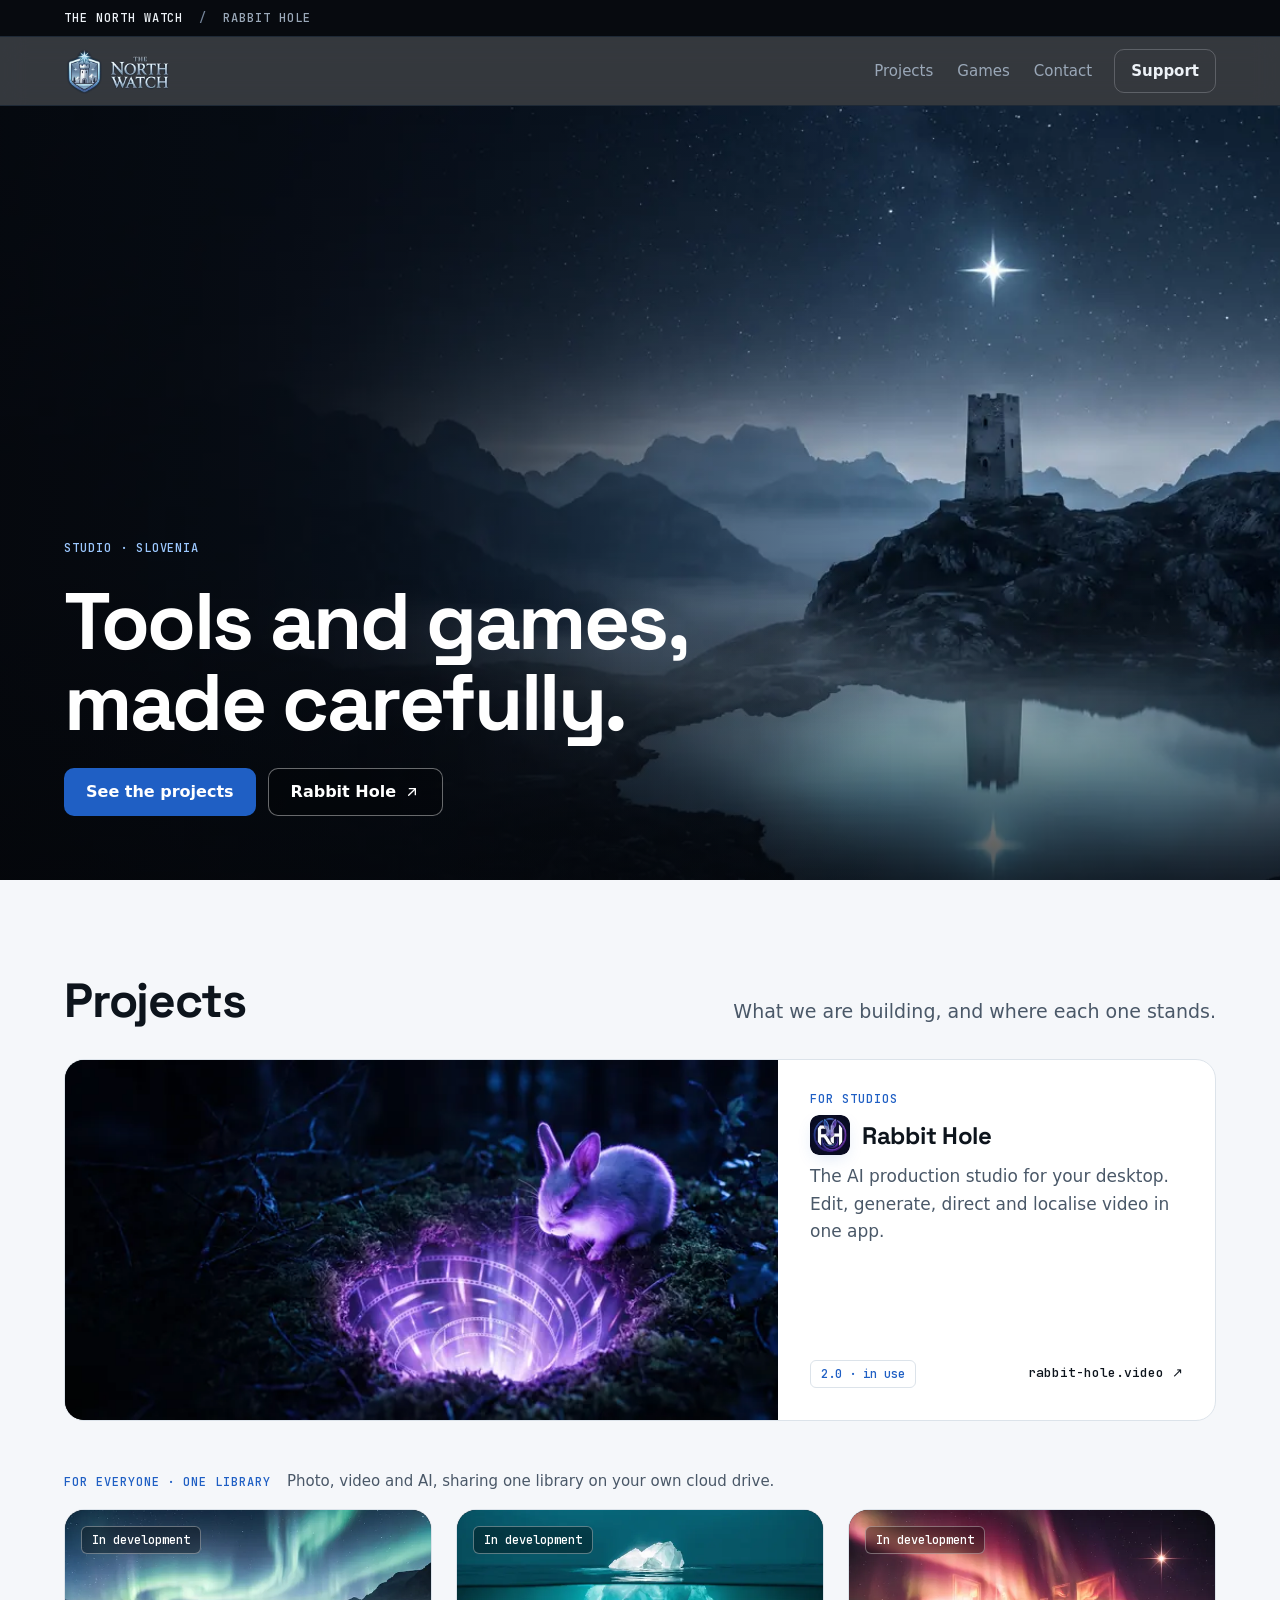
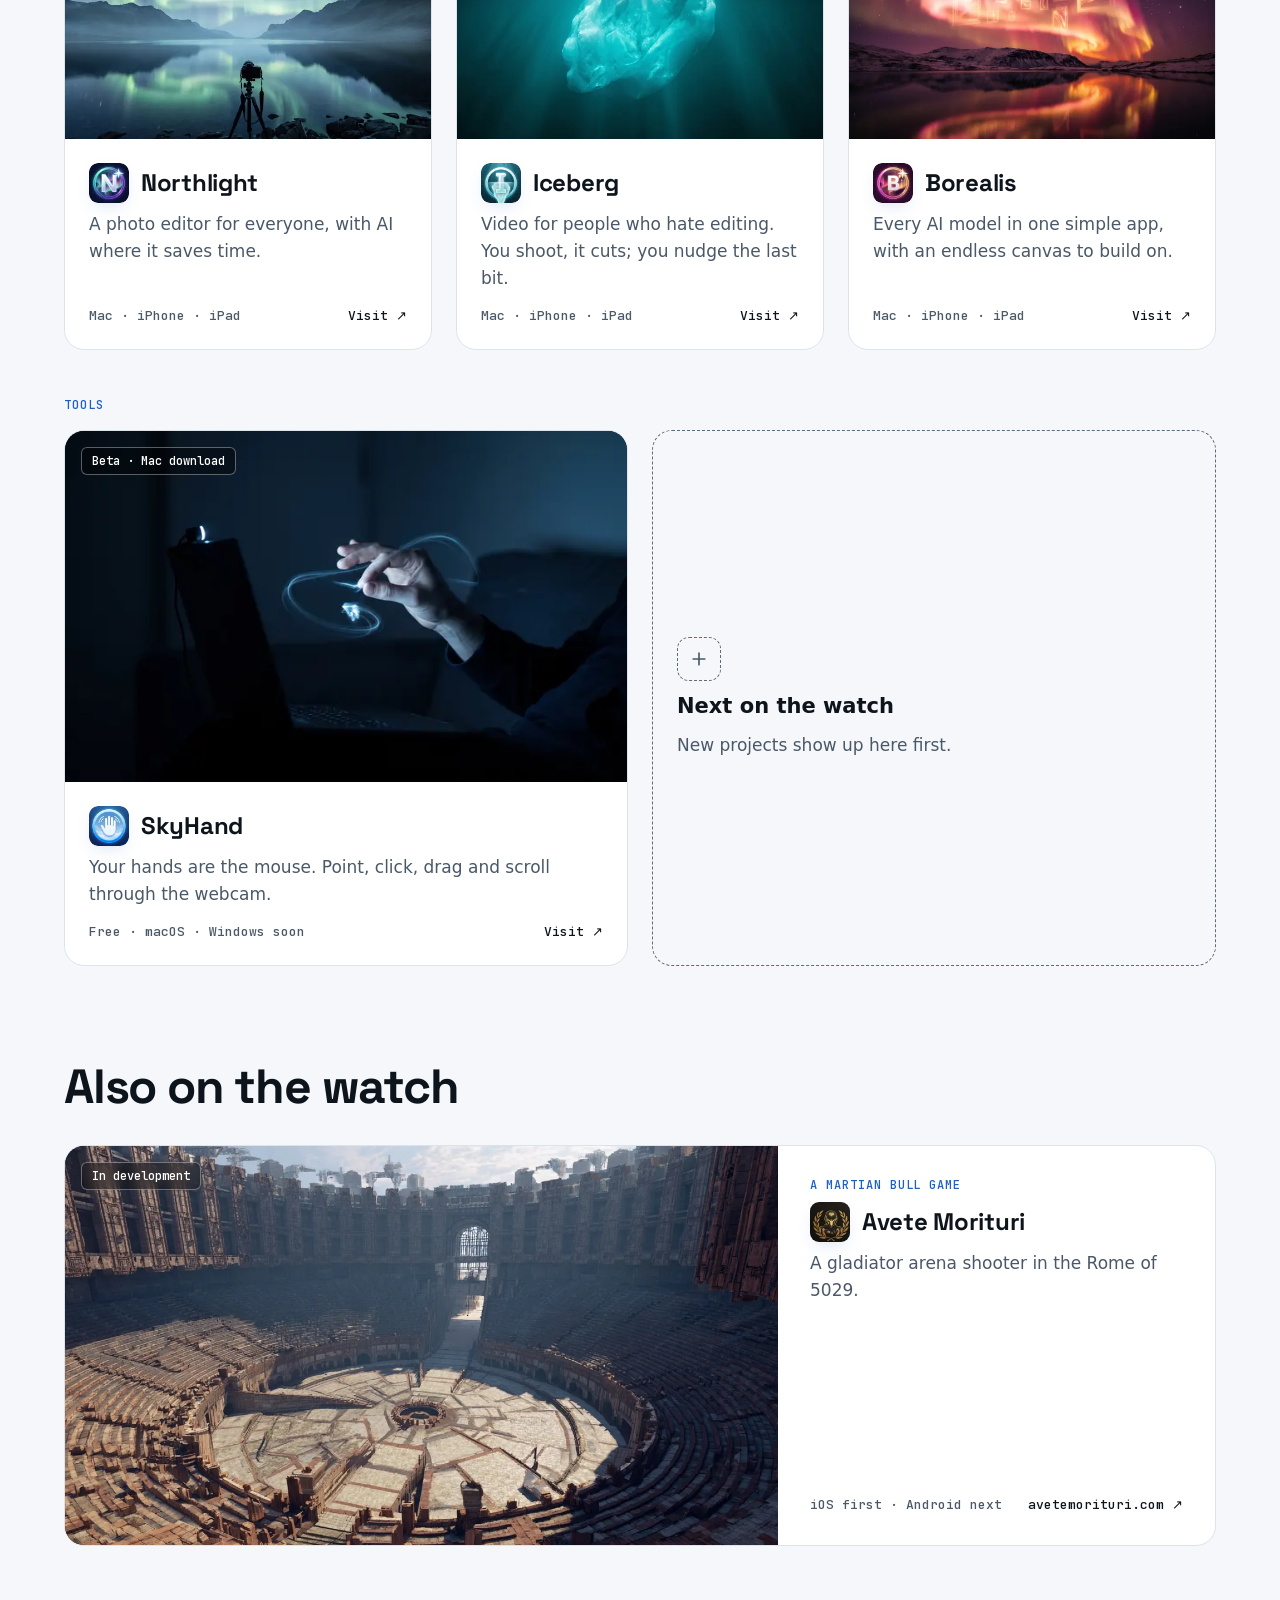
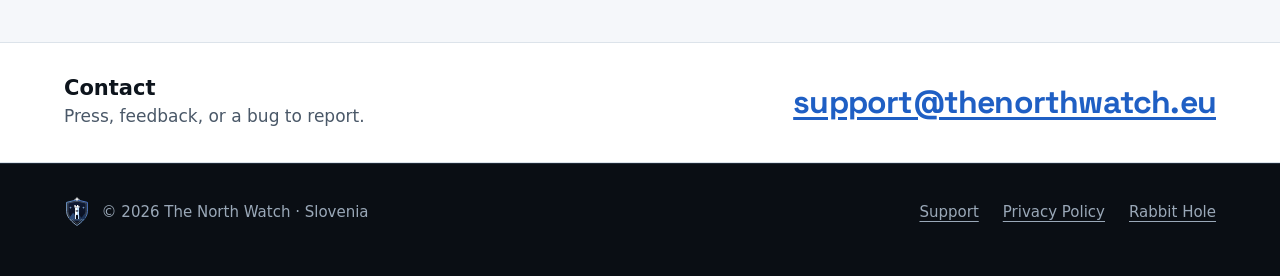
==== index.html @ 1ded0a83 "site: 449905d from north-watch-web" ====
<!doctype html>
<html lang="en" data-site="tnw">
<head>
<meta charset="utf-8">
<meta name="viewport" content="width=device-width, initial-scale=1">
<title>The North Watch</title>
<meta name="description" content="The North Watch makes Rabbit Hole, Northlight, Iceberg, Borealis and SkyHand. Slovenia.">
<meta name="theme-color" content="#0a0e14">
<link rel="canonical" href="https://thenorthwatch.eu/">
<link rel="icon" href="nw/img/favicon.svg" type="image/svg+xml">
<link rel="apple-touch-icon" href="nw/img/apple-touch-icon-180.png">
<meta property="og:title" content="The North Watch">
<meta property="og:description" content="Tools and games, made carefully. Rabbit Hole, Northlight, Iceberg, Borealis and SkyHand.">
<meta property="og:type" content="website">
<meta property="og:url" content="https://thenorthwatch.eu/">
<meta property="og:image" content="https://thenorthwatch.eu/nw/img/tnw-hero-og.jpg">
<meta name="twitter:card" content="summary_large_image">
<link rel="preload" as="image" type="image/webp" imagesrcset="nw/img/tnw-hero-960.webp 960w, nw/img/tnw-hero-1600.webp 1600w, nw/img/tnw-hero-2400.webp 2400w" imagesizes="100vw">
<link rel="stylesheet" href="nw/nw.css">
<script src="nw/nw.js" defer></script>
</head>
<body>
<a class="skip" href="#projects">Skip to the projects</a>

<nav class="strip" aria-label="The North Watch family">
  <div class="wrap">
    <a href="./" aria-current="page">The North Watch</a>
    <span class="sep" aria-hidden="true">/</span>
    <a href="https://rabbit-hole.video">Rabbit Hole</a>
  </div>
</nav>

<header class="bar">
  <div class="wrap">
    <a class="brand" href="./"><img class="logo-h" src="nw/img/tnw-logo-h-320.webp" srcset="nw/img/tnw-logo-h-320.webp 1x, nw/img/tnw-logo-h-640.webp 2x" alt="The North Watch" width="110" height="52"></a>
    <nav class="nav" aria-label="Primary">
      <a class="opt" href="#projects">Projects</a>
      <a class="opt" href="#games">Games</a>
      <a class="opt" href="#contact">Contact</a>
      <a class="btn btn--ghost btn--sm" href="support.html">Support</a>
    </nav>
  </div>
</header>

<main>
  <section class="hero" style="--hero-focus-mobile: 66% center">
    <picture>
      <source type="image/webp" srcset="nw/img/tnw-hero-960.webp 960w, nw/img/tnw-hero-1600.webp 1600w, nw/img/tnw-hero-2400.webp 2400w" sizes="100vw">
      <img src="nw/img/tnw-hero-1600.jpg" alt="A lone watchtower on a ridge under one bright star, above a mountain lake at night" width="1600" height="679" fetchpriority="high">
    </picture>
    <div class="wrap">
      <span class="eyebrow">Studio · Slovenia</span>
      <h1 class="display">Tools and games, made carefully.</h1>
      <div class="actions">
        <a class="btn btn--primary" href="#projects">See the projects</a>
        <a class="btn btn--ghost btn--on-image" href="https://rabbit-hole.video">Rabbit Hole
          <svg viewBox="0 0 24 24" fill="none" stroke="currentColor" stroke-width="2" stroke-linecap="round" stroke-linejoin="round" aria-hidden="true"><path d="M7 17 17 7"/><path d="M8 7h9v9"/></svg></a>
      </div>
    </div>
  </section>

  <section class="section" id="projects" aria-labelledby="projects-title">
    <span id="about"></span>
    <div class="wrap">
      <div class="section-head reveal">
        <h2 class="h2" id="projects-title">Projects</h2>
        <p class="lead">What we are building, and where each one stands.</p>
      </div>
      <div class="cards">
        <a class="card card--wide reveal" href="https://rabbit-hole.video">
          <div class="card__media">
            <picture>
              <source type="image/webp" srcset="nw/img/rabbit-hole-800.webp 800w, nw/img/rabbit-hole-1600.webp 1600w" sizes="(min-width: 900px) 62vw, 100vw">
              <img src="nw/img/rabbit-hole-1600.jpg" alt="A white rabbit at the edge of a glowing hole that spirals down into film frames" width="1600" height="679" loading="lazy">
            </picture>
          </div>
          <div class="card__body">
            <span class="eyebrow">For studios</span>
            <h3 class="card__title"><img src="nw/img/app-rabbithole-128.webp" srcset="nw/img/app-rabbithole-128.webp 1x, nw/img/app-rabbithole-256.webp 2x" alt="" width="40" height="40">Rabbit Hole</h3>
            <p>The AI production studio for your desktop. Edit, generate, direct and localise video in one app.</p>
            <div class="card__foot"><span class="pill pill--accent">2.0 · in use</span><span class="go">rabbit-hole.video ↗</span></div>
          </div>
        </a>
      </div>

      <div class="group-head reveal">
        <span class="eyebrow">For everyone · one library</span>
        <p class="muted">Photo, video and AI, sharing one library on your own cloud drive.</p>
      </div>
      <div class="cards cards--3">
          <a class="card reveal" href="http://northlight.thenorthwatch.eu">
            <div class="card__media">
              <picture>
                <source type="image/webp" srcset="nw/img/northlight-640.webp 640w, nw/img/northlight-1280.webp 1280w" sizes="(min-width: 1040px) 33vw, (min-width: 720px) 50vw, 100vw">
                <img src="nw/img/northlight-1280.jpg" alt="Northern lights over a still mountain lake, a camera on a tripod at the shore" width="1280" height="853" loading="lazy">
              </picture>
              <span class="pill pill--on-image">In development</span>
            </div>
            <div class="card__body">
              <h3 class="card__title"><img src="nw/img/app-northlight-128.webp" srcset="nw/img/app-northlight-128.webp 1x, nw/img/app-northlight-256.webp 2x" alt="" width="40" height="40">Northlight</h3>
              <p>A photo editor for everyone, with AI where it saves time.</p>
              <div class="card__foot"><span>Mac · iPhone · iPad</span><span class="go">Visit ↗</span></div>
            </div>
          </a>
          <a class="card reveal" href="http://iceberg.thenorthwatch.eu">
            <div class="card__media">
              <picture>
                <source type="image/webp" srcset="nw/img/iceberg-art-640.webp 640w, nw/img/iceberg-art-1280.webp 1280w" sizes="(min-width: 1040px) 33vw, (min-width: 720px) 50vw, 100vw">
                <img src="nw/img/iceberg-art-1280.jpg" alt="An iceberg at the waterline: a small tip above, a vast glowing mass below" width="1280" height="853" loading="lazy">
              </picture>
              <span class="pill pill--on-image">In development</span>
            </div>
            <div class="card__body">
              <h3 class="card__title"><img src="nw/img/app-iceberg-128.webp" srcset="nw/img/app-iceberg-128.webp 1x, nw/img/app-iceberg-256.webp 2x" alt="" width="40" height="40">Iceberg</h3>
              <p>Video for people who hate editing. You shoot, it cuts; you nudge the last bit.</p>
              <div class="card__foot"><span>Mac · iPhone · iPad</span><span class="go">Visit ↗</span></div>
            </div>
          </a>
          <a class="card reveal" href="http://borealis.thenorthwatch.eu">
            <div class="card__media">
              <picture>
                <source type="image/webp" srcset="nw/img/borealis-art-640.webp 640w, nw/img/borealis-art-1280.webp 1280w" sizes="(min-width: 1040px) 33vw, (min-width: 720px) 50vw, 100vw">
                <img src="nw/img/borealis-art-1280.jpg" alt="A warm aurora over a mountain lake, picture frames taking shape in its light" width="1280" height="853" loading="lazy">
              </picture>
              <span class="pill pill--on-image">In development</span>
            </div>
            <div class="card__body">
              <h3 class="card__title"><img src="nw/img/app-borealis-128.webp" srcset="nw/img/app-borealis-128.webp 1x, nw/img/app-borealis-256.webp 2x" alt="" width="40" height="40">Borealis</h3>
              <p>Every AI model in one simple app, with an endless canvas to build on.</p>
              <div class="card__foot"><span>Mac · iPhone · iPad</span><span class="go">Visit ↗</span></div>
            </div>
          </a>
      </div>

      <div class="group-head reveal">
        <span class="eyebrow">Tools</span>
      </div>
      <div class="cards">
          <a class="card reveal" href="http://skyhand.thenorthwatch.eu">
            <div class="card__media">
              <picture>
                <source type="image/webp" srcset="nw/img/skyhand-640.webp 640w, nw/img/skyhand-1280.webp 1280w" sizes="(min-width: 1040px) 33vw, (min-width: 720px) 50vw, 100vw">
                <img src="nw/img/skyhand-1280.jpg" alt="A hand in the air in front of a laptop, its fingertips leaving blue light trails" width="1280" height="853" loading="lazy">
              </picture>
              <span class="pill pill--on-image">Beta · Mac download</span>
            </div>
            <div class="card__body">
              <h3 class="card__title"><img src="nw/img/app-skyhand-128.webp" srcset="nw/img/app-skyhand-128.webp 1x, nw/img/app-skyhand-256.webp 2x" alt="" width="40" height="40">SkyHand</h3>
              <p>Your hands are the mouse. Point, click, drag and scroll through the webcam.</p>
              <div class="card__foot"><span>Free · macOS · Windows soon</span><span class="go">Visit ↗</span></div>
            </div>
          </a>
          <div class="card card--dashed reveal">
            <div class="card__body" style="justify-content: center; align-items: flex-start; gap: var(--s3)">
              <span aria-hidden="true" style="display: inline-flex; width: 44px; height: 44px; border-radius: 12px; border: 1px dashed var(--faint); align-items: center; justify-content: center; color: var(--muted)"><svg width="20" height="20" viewBox="0 0 24 24" fill="none" stroke="currentColor" stroke-width="2" stroke-linecap="round"><path d="M12 5v14M5 12h14"/></svg></span>
              <h3 class="h3">Next on the watch</h3>
              <p>New projects show up here first.</p>
            </div>
          </div>
      </div>
    </div>
  </section>

  <section class="section" id="games" aria-labelledby="games-title" style="padding-top: 0">
    <div class="wrap">
      <div class="section-head reveal">
        <h2 class="h2" id="games-title">Also on the watch</h2>
      </div>
      <div class="cards">
        <a class="card card--wide reveal" href="http://avetemorituri.com">
          <div class="card__media">
            <picture>
              <source type="image/webp" srcset="nw/img/avete-morituri-640.webp 640w, nw/img/avete-morituri-1280.webp 1280w" sizes="(min-width: 900px) 62vw, 100vw">
              <img src="nw/img/avete-morituri-1280.jpg" alt="A vast futuristic Roman arena seen from the stands" width="1280" height="717" loading="lazy">
            </picture>
            <span class="pill pill--on-image">In development</span>
          </div>
          <div class="card__body">
            <span class="eyebrow">A Martian Bull game</span>
            <h3 class="card__title"><img src="nw/img/am-emblem-128.webp" srcset="nw/img/am-emblem-128.webp 1x, nw/img/am-emblem-256.webp 2x" alt="" width="40" height="40">Avete Morituri</h3>
            <p>A gladiator arena shooter in the Rome of 5029.</p>
            <div class="card__foot"><span>iOS first · Android next</span><span class="go">avetemorituri.com ↗</span></div>
          </div>
        </a>
      </div>
    </div>
  </section>

  <section class="band" id="contact" aria-labelledby="contact-title">
    <div class="wrap">
      <div>
        <h2 class="h3" id="contact-title">Contact</h2>
        <p class="muted">Press, feedback, or a bug to report.</p>
      </div>
      <a class="h2" href="mailto:support@thenorthwatch.eu" style="font-size: clamp(22px, 3vw, 32px)">support@thenorthwatch.eu</a>
    </div>
  </section>
</main>

<footer class="foot">
  <div class="wrap">
    <div class="brandline"><img src="nw/img/seal.svg" alt="" width="26" height="32">© 2026 The North Watch · Slovenia</div>
    <nav class="links" aria-label="Footer">
      <a href="support.html">Support</a>
      <a href="privacy.html">Privacy Policy</a>
      <a href="https://rabbit-hole.video">Rabbit Hole</a>
    </nav>
  </div>
</footer>
</body>
</html>
---- nw/nw.css ----
/* The North Watch family: one design system for thenorthwatch.eu, rabbit-hole.video and the personal site.
   Direction A, "Night Watch": dark first, light on request of the system. Each site sets <html data-site="…">
   and gets its accent and grey tint from the blocks below; everything else is shared. */

/* ── Fonts (OFL, self-hosted). Text uses Inter where installed, else the system face (the bible allows it). ── */
@font-face { font-family: "Space Grotesk"; font-weight: 300 700; font-display: swap; src: url(fonts/SpaceGrotesk_var_latin.woff2) format("woff2"); }
@font-face { font-family: "Space Grotesk"; font-weight: 300 700; font-display: swap; src: url(fonts/SpaceGrotesk_var_latin-ext.woff2) format("woff2"); unicode-range: U+0100-024F, U+0259, U+1E00-1EFF, U+2020, U+20A0-20AB, U+20AD-20CF, U+2113, U+2C60-2C7F, U+A720-A7FF; }
@font-face { font-family: "JetBrains Mono"; font-weight: 500; font-display: swap; src: url(fonts/JetBrainsMono_500_latin.woff2) format("woff2"); }
@font-face { font-family: "JetBrains Mono"; font-weight: 500; font-display: swap; src: url(fonts/JetBrainsMono_500_latin-ext.woff2) format("woff2"); unicode-range: U+0100-024F, U+1E00-1EFF; }

/* ── Tokens ── */
:root {
  --font-display: "Space Grotesk", system-ui, -apple-system, "Segoe UI", sans-serif;
  --font-body: "Inter", system-ui, -apple-system, "Segoe UI", Roboto, sans-serif;
  --font-mono: "JetBrains Mono", ui-monospace, Menlo, monospace;

  --s1: 4px; --s2: 8px; --s3: 12px; --s4: 16px; --s5: 24px; --s6: 32px; --s7: 48px; --s8: 64px; --s9: 96px; --s10: 128px;
  --wrap: 1200px; --gutter: 16px;
  --r-sm: 6px; --r-md: 12px; --r-lg: 20px;

  --dur-1: 160ms; --dur-2: 320ms; --dur-3: 640ms; --ease: cubic-bezier(.2, .7, .2, 1);

  /* The North Watch (default) */
  --bg: #0a0e14; --strip: #070a0f; --surface: #101722; --raised: #162030; --line: #1e2936;
  --ink: #edf2f7; --muted: #9aa8b8; --faint: #75859a;
  --accent: #79b4ff; --on-accent: #040c1c; --glow: rgba(121, 180, 255, .38);
  --accent-on-image: #9cc8ff;
  --brand-grad: linear-gradient(90deg, #ffffff, #bfe0ff 35%, #79b4ff 70%, #dbeeff);
  --night-bg: #0a0e14; --night-strip: #070a0f; --night-line: #1e2936; --night-ink: #edf2f7; --night-muted: #9aa8b8; --night-faint: #75859a; /* stays bright in light mode: it sits on dark pictures */
  --ok: #8affc1; --ok-bg: rgba(138, 255, 193, .1); --ok-line: rgba(138, 255, 193, .3);
  color-scheme: dark;
}
:root[data-site="rh"] {
  --bg: #0b0a10; --strip: #08070c; --surface: #13121b; --raised: #1c1a27; --line: #25232f;
  --ink: #f2f2f5; --muted: #a6a6b4; --faint: #7c7b8c;
  --accent: #ab9bff; --on-accent: #140f2e; --glow: rgba(171, 155, 255, .45);
  --accent-on-image: #c4b5fd;
  --brand-grad: linear-gradient(90deg, #c084fc, #8b5cf6 35%, #60a5fa 70%, #67e8f9);
  --night-bg: #0b0a10; --night-strip: #08070c; --night-line: #25232f; --night-ink: #f2f2f5; --night-muted: #a6a6b4; --night-faint: #7c7b8c;
}
:root[data-site="gj"] {
  --bg: #0e0e0e; --strip: #0a0a0a; --surface: #171717; --raised: #202020; --line: #282828;
  --ink: #f0f0ee; --muted: #a3a3a0; --faint: #7d7d7a;
  --accent: #f2b25c; --on-accent: #1d1405; --glow: rgba(242, 178, 92, .3);
  --accent-on-image: #ffd27a;
  --brand-grad: linear-gradient(90deg, #ffd27a, #ff9a5c 35%, #49c6c0 70%, #bfefe9);
  --night-bg: #0e0e0e; --night-strip: #0a0a0a; --night-line: #282828; --night-ink: #f0f0ee; --night-muted: #a3a3a0; --night-faint: #7d7d7a;
}
/* The North Watch apps: Northlight, Iceberg, Borealis, AirTouch (colours from the brand bible). */
:root[data-site="nl"] {
  --bg: #0b1020; --strip: #080c18; --surface: #111a30; --raised: #18233d; --line: #22304d;
  --ink: #eef3fb; --muted: #a3aec4; --faint: #7a869e;
  --accent: #5fd3b4; --on-accent: #04201a; --glow: rgba(95,211,180,.38);
  --accent-on-image: #8de88f;
  --brand-grad: linear-gradient(90deg, #5fd3b4, #8de88f 35%, #8b7cf6 70%, #e07bd1);
  --night-bg: #0b1020; --night-strip: #080c18; --night-line: #22304d; --night-ink: #eef3fb; --night-muted: #a3aec4; --night-faint: #7a869e;
}
:root[data-site="ib"] {
  --bg: #04121a; --strip: #030d13; --surface: #082030; --raised: #0c2a3c; --line: #123447;
  --ink: #ecfaff; --muted: #9fbac6; --faint: #76929f;
  --accent: #22d3ee; --on-accent: #022028; --glow: rgba(34,211,238,.38);
  --accent-on-image: #a5f3fc;
  --brand-grad: linear-gradient(90deg, #f0feff, #a5f3fc 35%, #22d3ee 70%, #0ea5c6);
  --night-bg: #04121a; --night-strip: #030d13; --night-line: #123447; --night-ink: #ecfaff; --night-muted: #9fbac6; --night-faint: #76929f;
}
:root[data-site="bo"] {
  --bg: #100815; --strip: #0b0510; --surface: #1a0f22; --raised: #24142e; --line: #33203d;
  --ink: #fbf0f8; --muted: #c4a9bd; --faint: #977f91;
  --accent: #ff7ad9; --on-accent: #2a0420; --glow: rgba(255,122,217,.38);
  --accent-on-image: #ffc46b;
  --brand-grad: linear-gradient(90deg, #ffd6f5, #ff7ad9 35%, #ff9f7a 70%, #ffc46b);
  --night-bg: #100815; --night-strip: #0b0510; --night-line: #33203d; --night-ink: #fbf0f8; --night-muted: #c4a9bd; --night-faint: #977f91;
}
:root[data-site="at"] {
  --bg: #081028; --strip: #060c1e; --surface: #0e1a3a; --raised: #14224a; --line: #1d2d5a;
  --ink: #eef4ff; --muted: #a6b4d2; --faint: #7c8bab;
  --accent: #7fd0ff; --on-accent: #03142c; --glow: rgba(127,208,255,.38);
  --accent-on-image: #bfe9ff;
  --brand-grad: linear-gradient(90deg, #dff6ff, #7fd0ff 35%, #3b8bff 70%, #eaf7ff);
  --night-bg: #081028; --night-strip: #060c1e; --night-line: #1d2d5a; --night-ink: #eef4ff; --night-muted: #a6b4d2; --night-faint: #7c8bab;
}

/* Light: follows the system unless a page or viewer pins data-theme="dark"; data-theme="light" pins it on. */
@media (prefers-color-scheme: light) {
  :root:not([data-theme="dark"]) {
    --bg: #f5f7fa; --strip: #eaeef3; --surface: #ffffff; --raised: #eef2f6; --line: #dce3ea;
    --ink: #0d141c; --muted: #4a5868; --faint: #5e6b7a;
    --accent: #1f5fc4; --on-accent: #ffffff; --glow: rgba(31, 95, 196, .22);
    --ok: #13643f; --ok-bg: #e3f4ea; --ok-line: #b8e0c8;
    color-scheme: light;
  }
  :root[data-site="rh"]:not([data-theme="dark"]) {
    --bg: #f7f6fb; --strip: #eeecf6; --surface: #ffffff; --raised: #efedf7; --line: #e1def0;
    --ink: #121018; --muted: #4d4a5e; --faint: #6a677c;
    --accent: #5b41e0; --on-accent: #ffffff; --glow: rgba(91, 65, 224, .25);
  }
  :root[data-site="gj"]:not([data-theme="dark"]) {
    --bg: #f6f6f5; --strip: #ececea; --surface: #ffffff; --raised: #f0f0ee; --line: #e2e2e0;
    --ink: #121212; --muted: #50504d; --faint: #62625f;
    --accent: #a0600f; --on-accent: #ffffff; --glow: rgba(160, 96, 15, .2);
  }
  :root[data-site="nl"]:not([data-theme="dark"]) {
    --bg: #f5f8fb; --strip: #e9eef4; --surface: #ffffff; --raised: #eef2f7; --line: #dbe3ec;
    --ink: #0d1420; --muted: #4a5666; --faint: #5d6979;
    --accent: #0f7f66; --on-accent: #ffffff; --glow: rgba(15,127,102,.22);
  }
  :root[data-site="ib"]:not([data-theme="dark"]) {
    --bg: #f3f9fb; --strip: #e5f0f4; --surface: #ffffff; --raised: #eaf4f7; --line: #d4e5ec;
    --ink: #071820; --muted: #41555e; --faint: #566a73;
    --accent: #0a7690; --on-accent: #ffffff; --glow: rgba(10,118,144,.22);
  }
  :root[data-site="bo"]:not([data-theme="dark"]) {
    --bg: #fbf6fa; --strip: #f3e9f1; --surface: #ffffff; --raised: #f6edf4; --line: #ead9e5;
    --ink: #1c0c18; --muted: #5d4858; --faint: #715b6b;
    --accent: #b8237f; --on-accent: #ffffff; --glow: rgba(184,35,127,.22);
  }
  :root[data-site="at"]:not([data-theme="dark"]) {
    --bg: #f4f7fd; --strip: #e7edf8; --surface: #ffffff; --raised: #edf2fb; --line: #d7e0f0;
    --ink: #0a1226; --muted: #47536b; --faint: #5a6680;
    --accent: #1f63d6; --on-accent: #ffffff; --glow: rgba(31,99,214,.22);
  }
}
:root[data-theme="light"] {
  --bg: #f5f7fa; --strip: #eaeef3; --surface: #ffffff; --raised: #eef2f6; --line: #dce3ea;
  --ink: #0d141c; --muted: #4a5868; --faint: #5e6b7a;
  --accent: #1f5fc4; --on-accent: #ffffff; --glow: rgba(31, 95, 196, .22);
  --ok: #13643f; --ok-bg: #e3f4ea; --ok-line: #b8e0c8;
  color-scheme: light;
}
:root[data-site="rh"][data-theme="light"] {
  --bg: #f7f6fb; --strip: #eeecf6; --surface: #ffffff; --raised: #efedf7; --line: #e1def0;
  --ink: #121018; --muted: #4d4a5e; --faint: #6a677c;
  --accent: #5b41e0; --on-accent: #ffffff; --glow: rgba(91, 65, 224, .25);
}
:root[data-site="gj"][data-theme="light"] {
  --bg: #f6f6f5; --strip: #ececea; --surface: #ffffff; --raised: #f0f0ee; --line: #e2e2e0;
  --ink: #121212; --muted: #50504d; --faint: #62625f;
  --accent: #a0600f; --on-accent: #ffffff; --glow: rgba(160, 96, 15, .2);
}

:root[data-site="nl"][data-theme="light"] {
  --bg: #f5f8fb; --strip: #e9eef4; --surface: #ffffff; --raised: #eef2f7; --line: #dbe3ec;
  --ink: #0d1420; --muted: #4a5666; --faint: #5d6979;
  --accent: #0f7f66; --on-accent: #ffffff; --glow: rgba(15,127,102,.22);
}
:root[data-site="ib"][data-theme="light"] {
  --bg: #f3f9fb; --strip: #e5f0f4; --surface: #ffffff; --raised: #eaf4f7; --line: #d4e5ec;
  --ink: #071820; --muted: #41555e; --faint: #566a73;
  --accent: #0a7690; --on-accent: #ffffff; --glow: rgba(10,118,144,.22);
}
:root[data-site="bo"][data-theme="light"] {
  --bg: #fbf6fa; --strip: #f3e9f1; --surface: #ffffff; --raised: #f6edf4; --line: #ead9e5;
  --ink: #1c0c18; --muted: #5d4858; --faint: #715b6b;
  --accent: #b8237f; --on-accent: #ffffff; --glow: rgba(184,35,127,.22);
}
:root[data-site="at"][data-theme="light"] {
  --bg: #f4f7fd; --strip: #e7edf8; --surface: #ffffff; --raised: #edf2fb; --line: #d7e0f0;
  --ink: #0a1226; --muted: #47536b; --faint: #5a6680;
  --accent: #1f63d6; --on-accent: #ffffff; --glow: rgba(31,99,214,.22);
}

/* ── Base ── */
*, *::before, *::after { box-sizing: border-box; }
html { background: var(--bg); -webkit-text-size-adjust: 100%; scroll-behavior: smooth; }
body { margin: 0; background: var(--bg); color: var(--ink); font: 400 17px/1.6 var(--font-body); -webkit-font-smoothing: antialiased; text-rendering: optimizeLegibility; }
img { display: block; max-width: 100%; height: auto; }
a { color: var(--accent); text-underline-offset: 4px; }
:focus-visible { outline: 2px solid var(--accent); outline-offset: 3px; border-radius: var(--r-sm); }
h1, h2, h3 { margin: 0; text-wrap: balance; }
p { margin: 0; }
.wrap { max-width: var(--wrap); margin: 0 auto; padding: 0 var(--gutter); }
@media (min-width: 720px) { :root { --gutter: 24px; } }
.skip { position: absolute; left: -9999px; top: 8px; z-index: 50; padding: 10px 14px; border-radius: var(--r-sm); background: var(--accent); color: var(--on-accent); }
.skip:focus { left: 8px; }
.sr-only { position: absolute; width: 1px; height: 1px; overflow: hidden; clip: rect(0 0 0 0); white-space: nowrap; }

/* ── Type ── */
.eyebrow { font: 500 12px/1.3 var(--font-mono); letter-spacing: .08em; text-transform: uppercase; color: var(--accent); }
.display { font: 700 clamp(40px, 6.6vw, 80px)/1.02 var(--font-display); letter-spacing: -.03em; }
.h2 { font: 700 clamp(30px, 4vw, 48px)/1.06 var(--font-display); letter-spacing: -.025em; }
.wordmark { font: 700 18px/1 var(--font-display); letter-spacing: .06em; text-transform: uppercase; background: var(--brand-grad); -webkit-background-clip: text; background-clip: text; color: transparent; }
.h3 { font: 600 21px/1.3 var(--font-body); }
.lead { font-size: clamp(17px, 2vw, 19px); line-height: 1.55; color: var(--muted); max-width: 54ch; }
.muted { color: var(--muted); }
.mono { font: 500 13px/1.4 var(--font-mono); }

/* ── Night chrome: the strip, the site bar and the footer stay night in both themes, so the marks always sit
   on dark (the bible: every mark lives on night). ── */
.strip, .bar, .foot { --bg: var(--night-bg); --strip: var(--night-strip); --line: var(--night-line); --ink: var(--night-ink); --muted: var(--night-muted); --faint: var(--night-faint); --accent: var(--accent-on-image); color-scheme: dark; color: var(--ink); }
.foot { background: var(--night-bg); }

/* ── Family strip: on every page of all three sites ── */
.strip { background: var(--strip); border-bottom: 1px solid var(--line); }
.strip .wrap { min-height: 36px; display: flex; align-items: center; gap: var(--s4); flex-wrap: wrap; font: 500 12px/1 var(--font-mono); letter-spacing: .08em; text-transform: uppercase; }
.strip a { color: var(--muted); text-decoration: none; padding: 8px 0; }
.strip a:hover { color: var(--ink); }
.strip a[aria-current] { color: var(--ink); }
.strip .sep { color: var(--faint); }

/* ── Site bar ── */
.bar { position: sticky; top: env(safe-area-inset-top, 0px); z-index: 20; background: color-mix(in srgb, var(--bg) 82%, transparent); backdrop-filter: blur(12px); -webkit-backdrop-filter: blur(12px); border-bottom: 1px solid var(--line); }
.bar .wrap { display: flex; align-items: center; justify-content: space-between; gap: var(--s4); min-height: 68px; flex-wrap: wrap; }
.brand { display: inline-flex; align-items: center; gap: var(--s3); color: var(--ink); text-decoration: none; font: 700 19px/1 var(--font-display); letter-spacing: -.01em; }
.brand img { width: auto; height: 30px; }
.brand .logo-h { height: 52px; width: auto; }
@media (max-width: 480px) { .brand .logo-h { height: 44px; } }
.brand .app-icon { width: 34px; height: 34px; border-radius: 22.5%; box-shadow: 0 6px 18px -8px var(--glow); }
.nav { display: flex; align-items: center; gap: var(--s1); flex-wrap: wrap; font-size: 15px; }
.nav a:not(.btn) { color: var(--muted); text-decoration: none; padding: 10px 10px; border-radius: var(--r-sm); }
.nav a:not(.btn):hover { color: var(--ink); }
.nav .btn { margin-left: var(--s2); }
@media (max-width: 640px) { .nav .opt { display: none; } }

/* ── Buttons and pills ── */
.btn { display: inline-flex; align-items: center; gap: var(--s2); min-height: 48px; padding: 0 22px; border-radius: 10px; font: 650 16px/1 var(--font-body); text-decoration: none; transition: transform var(--dur-1) var(--ease), box-shadow var(--dur-1) var(--ease), border-color var(--dur-1) var(--ease); }
.btn svg { width: 16px; height: 16px; }
.btn--primary { background: var(--accent); color: var(--on-accent); }
.btn--primary:hover { transform: translateY(-1px); box-shadow: 0 10px 30px -10px var(--glow); }
.btn--ghost { color: var(--ink); border: 1px solid color-mix(in srgb, var(--ink) 22%, transparent); }
.btn--ghost:hover { border-color: var(--ink); }
.btn--sm { min-height: 44px; padding: 0 16px; font-size: 15px; }
.btn--on-image { color: #fff; border-color: rgba(255, 255, 255, .4); background: rgba(0, 0, 0, .25); }
.pill { display: inline-flex; align-items: center; gap: 6px; font: 500 12px/1 var(--font-mono); padding: 7px 10px; border-radius: var(--r-sm); border: 1px solid var(--line); color: var(--muted); white-space: nowrap; }
.pill--accent { color: var(--accent); }
.pill--ok { color: var(--ok); background: var(--ok-bg); border-color: var(--ok-line); }
.pill--dev { color: var(--ink); border-style: dashed; border-color: var(--faint); }
.pill--on-image { color: #fff; border-color: rgba(255, 255, 255, .35); background: rgba(0, 0, 0, .35); backdrop-filter: blur(6px); }
.chips { display: flex; gap: var(--s2); flex-wrap: wrap; }
.chip { font: 500 13px/1 var(--font-mono); padding: 9px 12px; border-radius: 999px; border: 1px solid var(--line); color: var(--ink); }

/* ── Hero: a full-bleed picture with the words on it ── */
.hero { position: relative; isolation: isolate; min-height: min(86vh, 820px); display: flex; align-items: flex-end; overflow: hidden; background: #05070b; color: #fff; }
.hero > picture, .hero > picture img { position: absolute; inset: 0; width: 100%; height: 100%; object-fit: cover; z-index: -2; }
.hero::after { content: ""; position: absolute; inset: 0; z-index: -1; background: linear-gradient(90deg, rgba(4, 6, 10, .78) 0%, rgba(4, 6, 10, .35) 45%, rgba(4, 6, 10, 0) 70%), linear-gradient(0deg, rgba(4, 6, 10, .7) 0%, rgba(4, 6, 10, 0) 40%); }
.hero .wrap { width: 100%; padding-top: var(--s10); padding-bottom: var(--s8); display: flex; flex-direction: column; gap: var(--s5); }
.hero .display { max-width: 13ch; }
.hero .lead { color: rgba(255, 255, 255, .82); }
.hero .eyebrow, .tile .eyebrow { color: var(--accent-on-image); }
.hero .actions { display: flex; gap: var(--s3); flex-wrap: wrap; }
@media (max-width: 720px) {
  .hero { min-height: 78vh; }
  .hero > picture img { object-position: var(--hero-focus-mobile, 70% center); }
  .hero::after { background: linear-gradient(0deg, rgba(4, 6, 10, .88) 0%, rgba(4, 6, 10, .4) 55%, rgba(4, 6, 10, .1) 100%); }
}

/* ── Sections ── */
.section { padding: var(--s8) 0; }
@media (min-width: 720px) { .section { padding: var(--s9) 0; } }
.section-head { display: flex; justify-content: space-between; align-items: flex-end; gap: var(--s4); flex-wrap: wrap; margin-bottom: var(--s6); }
.section-head .lead { max-width: 46ch; }

/* ── Group headings inside a section ── */
.group-head { display: flex; gap: var(--s4); align-items: baseline; flex-wrap: wrap; margin: var(--s7) 0 var(--s4); }
.group-head .muted { font-size: 15px; }

/* ── Picture cards ── */
.cards { display: grid; gap: var(--s4); grid-template-columns: 1fr; }
@media (min-width: 720px) { .cards { grid-template-columns: repeat(2, minmax(0, 1fr)); gap: var(--s5); } }
@media (min-width: 1040px) { .cards--3 { grid-template-columns: repeat(3, minmax(0, 1fr)); } }
.card { position: relative; display: flex; flex-direction: column; border-radius: var(--r-lg); overflow: hidden; background: var(--surface); border: 1px solid var(--line); color: var(--ink); text-decoration: none; transition: border-color var(--dur-2) var(--ease), transform var(--dur-2) var(--ease), box-shadow var(--dur-2) var(--ease); }
a.card:hover { border-color: color-mix(in srgb, var(--accent) 45%, var(--line)); transform: translateY(-2px); box-shadow: 0 24px 60px -30px var(--glow); }
.card__media { position: relative; aspect-ratio: 16 / 10; overflow: hidden; background: #05070b; }
.card__media img { width: 100%; height: 100%; object-fit: cover; transition: transform var(--dur-3) var(--ease); }
a.card:hover .card__media img { transform: scale(1.03); }
.card__media .pill { position: absolute; left: var(--s4); top: var(--s4); }
.card__body { padding: var(--s5); display: flex; flex-direction: column; gap: var(--s2); flex: 1 1 auto; }
.card__title { display: flex; align-items: center; gap: var(--s3); font: 700 24px/1.15 var(--font-display); letter-spacing: -.012em; }
.card__title img { width: 40px; height: 40px; border-radius: 22.5%; flex: none; box-shadow: 0 6px 18px -6px var(--glow); }
.card__body p { color: var(--muted); }
.card__body > .pill { align-self: flex-start; }
.card__foot { margin-top: auto; padding-top: var(--s2); display: flex; align-items: center; justify-content: space-between; gap: var(--s3); flex-wrap: wrap; font: 500 13px/1.3 var(--font-mono); color: var(--muted); }
.card__foot .go { color: var(--ink); display: inline-flex; align-items: center; gap: 6px; }
.card--wide { grid-column: 1 / -1; }
@media (min-width: 900px) {
  .card--wide { flex-direction: row; }
  .card--wide .card__media { flex: 1 1 62%; aspect-ratio: auto; min-height: 360px; }
  .card--wide .card__body { flex: 1 1 38%; padding: var(--s6); justify-content: center; }
}
.card--dashed { background: transparent; border-style: dashed; border-color: var(--faint); }

/* ── Feature mosaic: big pictures, one line each ── */
.mosaic { display: grid; gap: var(--s4); grid-template-columns: 1fr; }
@media (min-width: 720px) { .mosaic { grid-template-columns: repeat(6, minmax(0, 1fr)); gap: var(--s5); } .tile--6 { grid-column: span 6; } .tile--4 { grid-column: span 4; } .tile--3 { grid-column: span 3; } .tile--2 { grid-column: span 2; } }
.tile { position: relative; isolation: isolate; border-radius: var(--r-lg); overflow: hidden; min-height: 300px; display: flex; align-items: flex-end; background: #05070b; color: #fff; border: 1px solid var(--line); }
.tile picture, .tile picture img { position: absolute; inset: 0; width: 100%; height: 100%; object-fit: cover; z-index: -2; }
.tile::after { content: ""; position: absolute; inset: 0; z-index: -1; background: linear-gradient(0deg, rgba(4, 4, 8, .82) 0%, rgba(4, 4, 8, .25) 45%, rgba(4, 4, 8, 0) 70%); }
.tile__body { padding: var(--s5); display: flex; flex-direction: column; gap: 6px; max-width: 46ch; }
.tile__body h3 { font: 700 26px/1.1 var(--font-display); letter-spacing: -.015em; }
.tile__body p { color: rgba(255, 255, 255, .8); font-size: 16px; line-height: 1.5; }
.tile--6 { min-height: 440px; }
@media (min-width: 720px) { .tile--6::after { background: linear-gradient(90deg, rgba(4, 4, 8, .85) 0%, rgba(4, 4, 8, .45) 38%, rgba(4, 4, 8, 0) 62%), linear-gradient(0deg, rgba(4, 4, 8, .6) 0%, rgba(4, 4, 8, 0) 45%); } }
@media (min-width: 720px) { .tile--6 .tile__body { padding: var(--s7); } .tile--6 .tile__body h3 { font-size: 40px; } }

/* ── Split: picture beside words ── */
.split { display: grid; gap: var(--s6); align-items: center; grid-template-columns: 1fr; }
@media (min-width: 900px) { .split { grid-template-columns: minmax(0, 5fr) minmax(0, 6fr); gap: var(--s8); } .split--flip > :first-child { order: 2; } }
.split__media { border-radius: var(--r-lg); overflow: hidden; border: 1px solid var(--line); background: #05070b; }
.split__media img { width: 100%; height: 100%; object-fit: cover; }
.ticks { list-style: none; margin: 0; padding: 0; display: flex; flex-direction: column; gap: var(--s3); }
.ticks li { display: flex; gap: var(--s3); align-items: baseline; }
.ticks li::before { content: ""; flex: none; width: 8px; height: 8px; border-radius: 50%; background: var(--accent); transform: translateY(-2px); }
.ticks b { font-weight: 600; }

/* ── Real screenshots, set into the app's own glow ── */
.shots { display: grid; gap: var(--s6); grid-template-columns: 1fr; }
@media (min-width: 900px) { .shots--two { grid-template-columns: repeat(2, minmax(0, 1fr)); } }
.shot { position: relative; margin: 0; display: flex; flex-direction: column; gap: var(--s3); isolation: isolate; }
.shot::before { content: ""; position: absolute; inset: 8% 6% 18%; z-index: -1; background: var(--brand-grad); filter: blur(60px); opacity: .32; border-radius: 40px; }
.shot__frame { border-radius: 14px; overflow: hidden; border: 1px solid color-mix(in srgb, var(--accent) 30%, transparent); box-shadow: 0 40px 100px -40px var(--glow), 0 0 0 1px rgba(255, 255, 255, .04) inset; background: #0b0c10; }
.shot__frame img { width: 100%; height: auto; }
.shot figcaption { display: flex; gap: var(--s3); align-items: baseline; flex-wrap: wrap; }
.shot figcaption b { font: 700 18px/1.2 var(--font-display); letter-spacing: -.01em; }
.shot figcaption span { color: var(--muted); font-size: 15px; }
.shot--hero::before { inset: 4% 3% 12%; opacity: .42; filter: blur(80px); }
.shots--panels { grid-template-columns: repeat(auto-fit, minmax(200px, 1fr)); max-width: 960px; margin-inline: auto; }
.shots--panels .shot__frame { border-radius: 18px; }

/* ── Steps: a process the reader follows in order ── */
.steps { display: grid; gap: var(--s4); grid-template-columns: repeat(auto-fit, minmax(220px, 1fr)); counter-reset: step; }
.step { padding: var(--s5); border-radius: var(--r-md); background: var(--surface); border: 1px solid var(--line); display: flex; flex-direction: column; gap: 8px; }
.step::before { counter-increment: step; content: counter(step); font: 700 34px/1 var(--font-display); background: var(--brand-grad); -webkit-background-clip: text; background-clip: text; color: transparent; }
.step h3 { font: 700 19px/1.25 var(--font-display); }
.step p { color: var(--muted); font-size: 15px; line-height: 1.5; }

/* ── Free and Pro ── */
.tiers { display: grid; gap: var(--s4); grid-template-columns: repeat(auto-fit, minmax(280px, 1fr)); }
.tier { padding: var(--s6); border-radius: var(--r-lg); background: var(--surface); border: 1px solid var(--line); display: flex; flex-direction: column; gap: var(--s3); }
.tier--pro { border-color: color-mix(in srgb, var(--accent) 45%, var(--line)); box-shadow: 0 30px 80px -40px var(--glow); }
.tier h3 { font: 700 26px/1.1 var(--font-display); }
.tier--pro h3 { background: var(--brand-grad); -webkit-background-clip: text; background-clip: text; color: transparent; }
.tier ul { margin: 0; padding: 0; list-style: none; display: flex; flex-direction: column; gap: 10px; }
.tier li { display: grid; grid-template-columns: 18px minmax(0, 1fr); gap: 10px; color: var(--muted); font-size: 15px; }
.tier li::before { content: ""; width: 8px; height: 8px; border-radius: 50%; margin-top: 8px; background: var(--accent); }

/* ── Small facts row ── */
.facts { display: grid; gap: var(--s4); grid-template-columns: repeat(auto-fit, minmax(220px, 1fr)); }
.fact { padding: var(--s5); border-radius: var(--r-md); background: var(--surface); border: 1px solid var(--line); display: flex; flex-direction: column; gap: 6px; }
.fact .k { font: 500 12px/1 var(--font-mono); letter-spacing: .08em; text-transform: uppercase; color: var(--muted); }
.fact .v { font: 700 24px/1.2 var(--font-display); }
.fact p { color: var(--muted); font-size: 15px; line-height: 1.5; }

/* ── Band: a quiet full-width row ── */
.band { border-top: 1px solid var(--line); border-bottom: 1px solid var(--line); background: var(--surface); }
.band .wrap { padding-top: var(--s6); padding-bottom: var(--s6); display: flex; gap: var(--s5); align-items: center; justify-content: space-between; flex-wrap: wrap; }

/* ── Footer ── */
.foot { border-top: 1px solid var(--line); }
.foot .wrap { padding-top: var(--s6); padding-bottom: var(--s7); display: flex; gap: var(--s5); justify-content: space-between; align-items: center; flex-wrap: wrap; color: var(--muted); font-size: 15px; }
.foot .links { display: flex; gap: var(--s5); flex-wrap: wrap; }
.foot a { color: var(--muted); }
.foot a:hover { color: var(--ink); }
.foot .brandline { display: flex; align-items: center; gap: var(--s3); }
.foot .brandline img { height: 32px; width: auto; }
.byline { display: inline-flex; align-items: center; gap: 8px; font: 500 12px/1 var(--font-mono); letter-spacing: .08em; text-transform: uppercase; color: var(--accent); text-decoration: none; }
.byline img { height: 24px; width: auto; }

/* ── Motion: sections rest visible; the ones you scroll to rise in once (nw.js adds .in) ── */
@keyframes nw-rise { from { opacity: 0; transform: translateY(14px); } to { opacity: 1; transform: none; } }
.reveal.in { animation: nw-rise var(--dur-3) var(--ease) both; }
@media (prefers-reduced-motion: reduce) {
  html { scroll-behavior: auto; }
  *, *::before, *::after { transition-duration: 1ms !important; animation: none !important; }
}
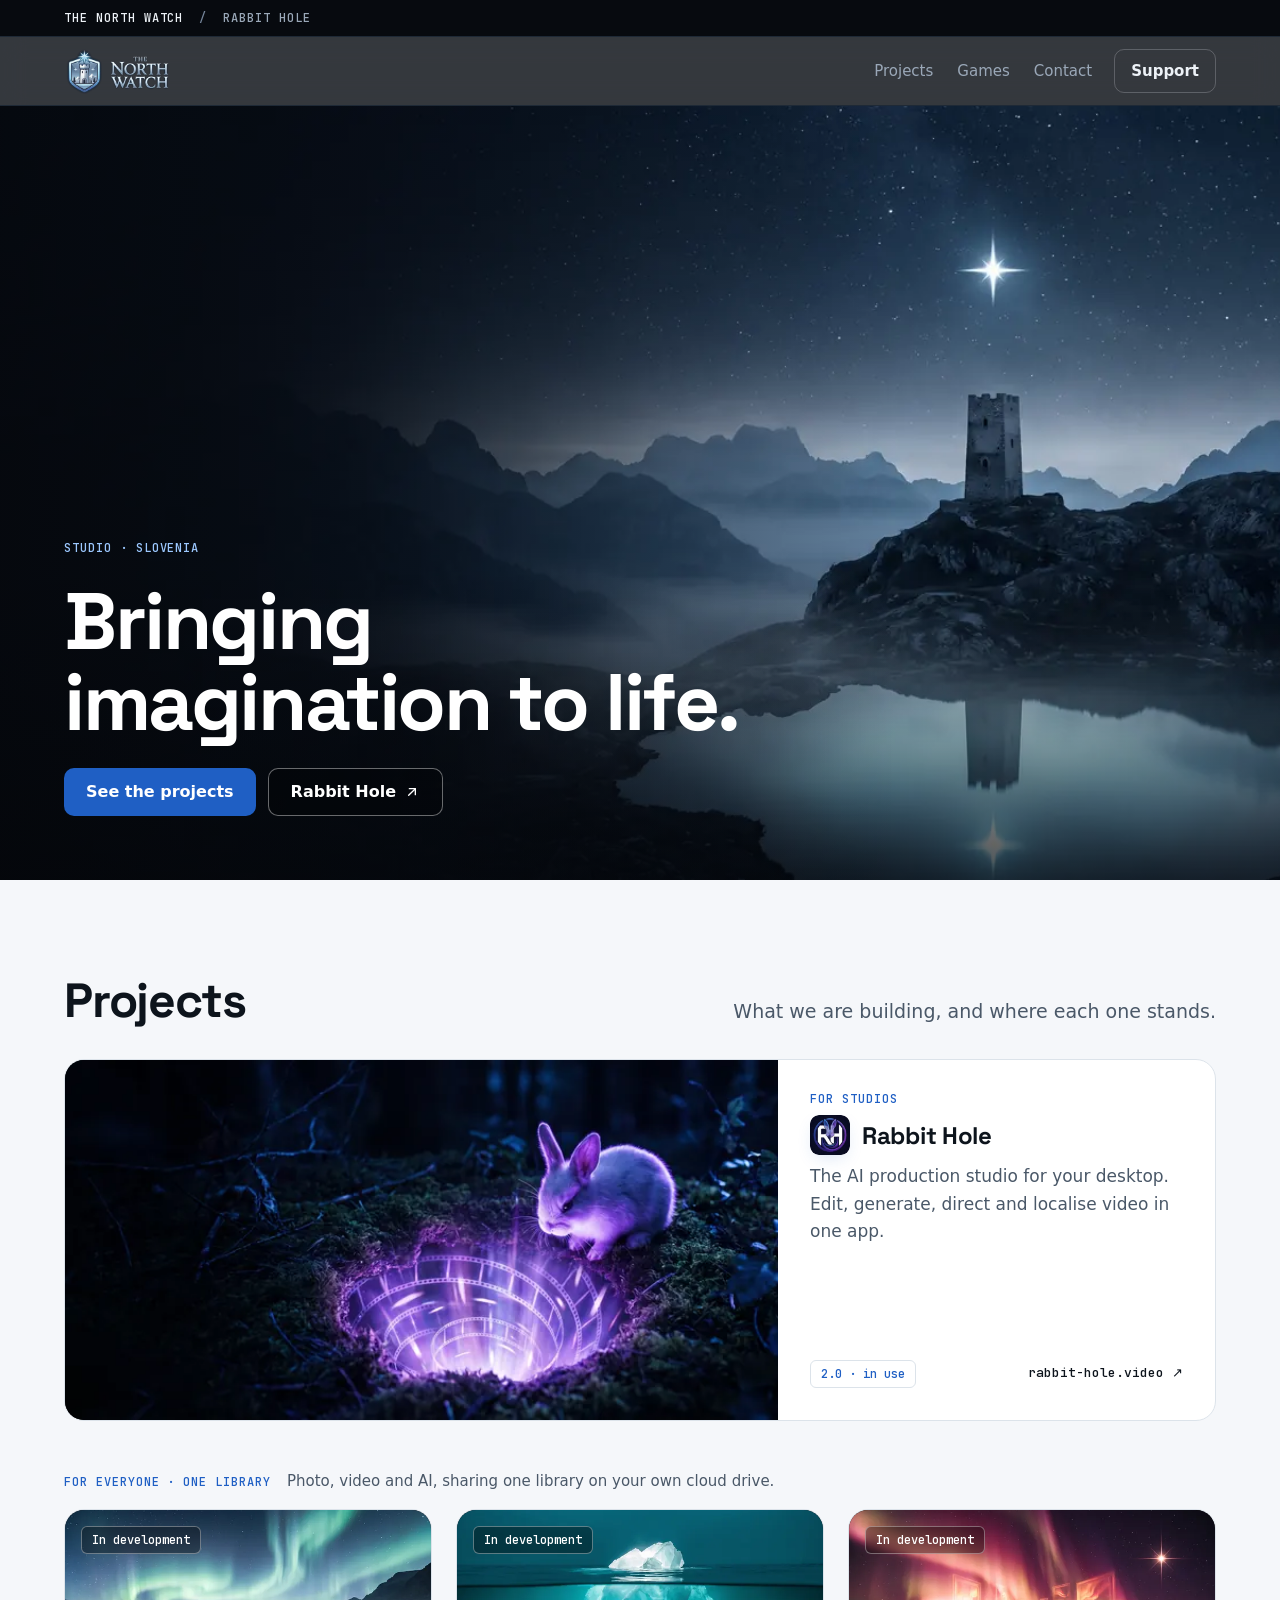
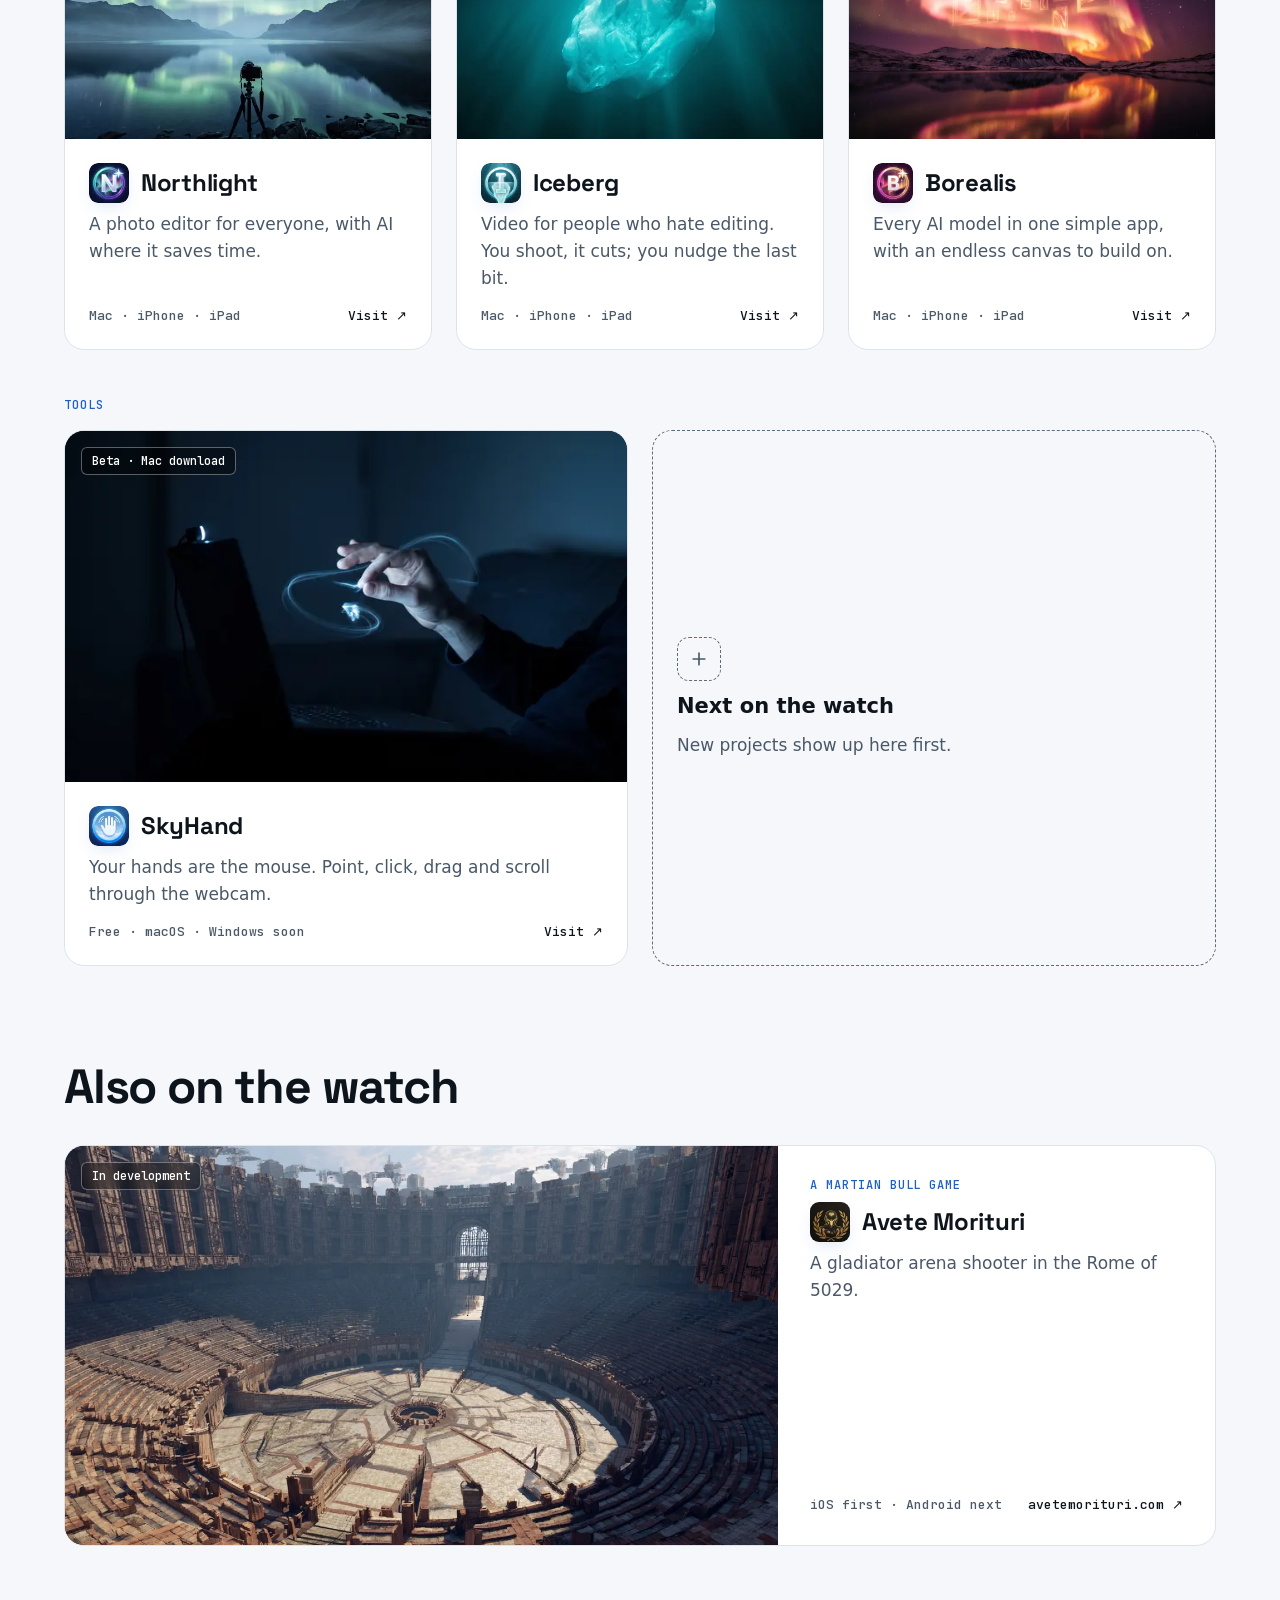
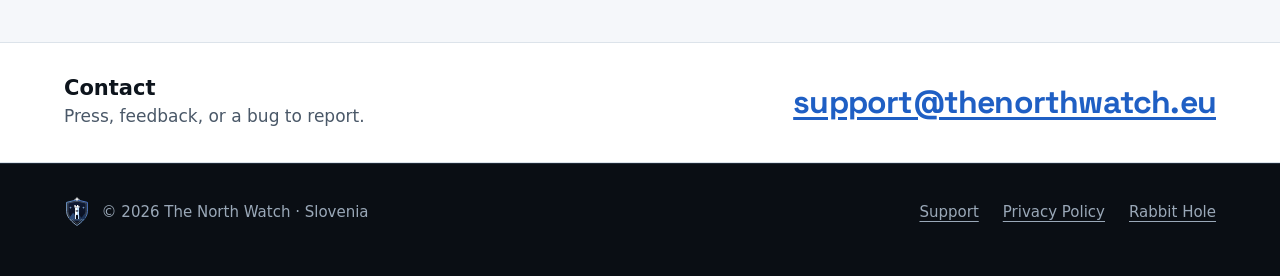
==== commit b1afff95: "site: 3acdcf0 from north-watch-web" ====
--- a/index.html
+++ b/index.html
@@ -10,7 +10,7 @@
 <link rel="icon" href="nw/img/favicon.svg" type="image/svg+xml">
 <link rel="apple-touch-icon" href="nw/img/apple-touch-icon-180.png">
 <meta property="og:title" content="The North Watch">
-<meta property="og:description" content="Tools and games, made carefully. Rabbit Hole, Northlight, Iceberg, Borealis and SkyHand.">
+<meta property="og:description" content="Bringing imagination to life. Rabbit Hole, Northlight, Iceberg, Borealis and SkyHand.">
 <meta property="og:type" content="website">
 <meta property="og:url" content="https://thenorthwatch.eu/">
 <meta property="og:image" content="https://thenorthwatch.eu/nw/img/tnw-hero-og.jpg">
@@ -50,7 +50,7 @@
     </picture>
     <div class="wrap">
       <span class="eyebrow">Studio · Slovenia</span>
-      <h1 class="display">Tools and games, made carefully.</h1>
+      <h1 class="display">Bringing imagination to life.</h1>
       <div class="actions">
         <a class="btn btn--primary" href="#projects">See the projects</a>
         <a class="btn btn--ghost btn--on-image" href="https://rabbit-hole.video">Rabbit Hole
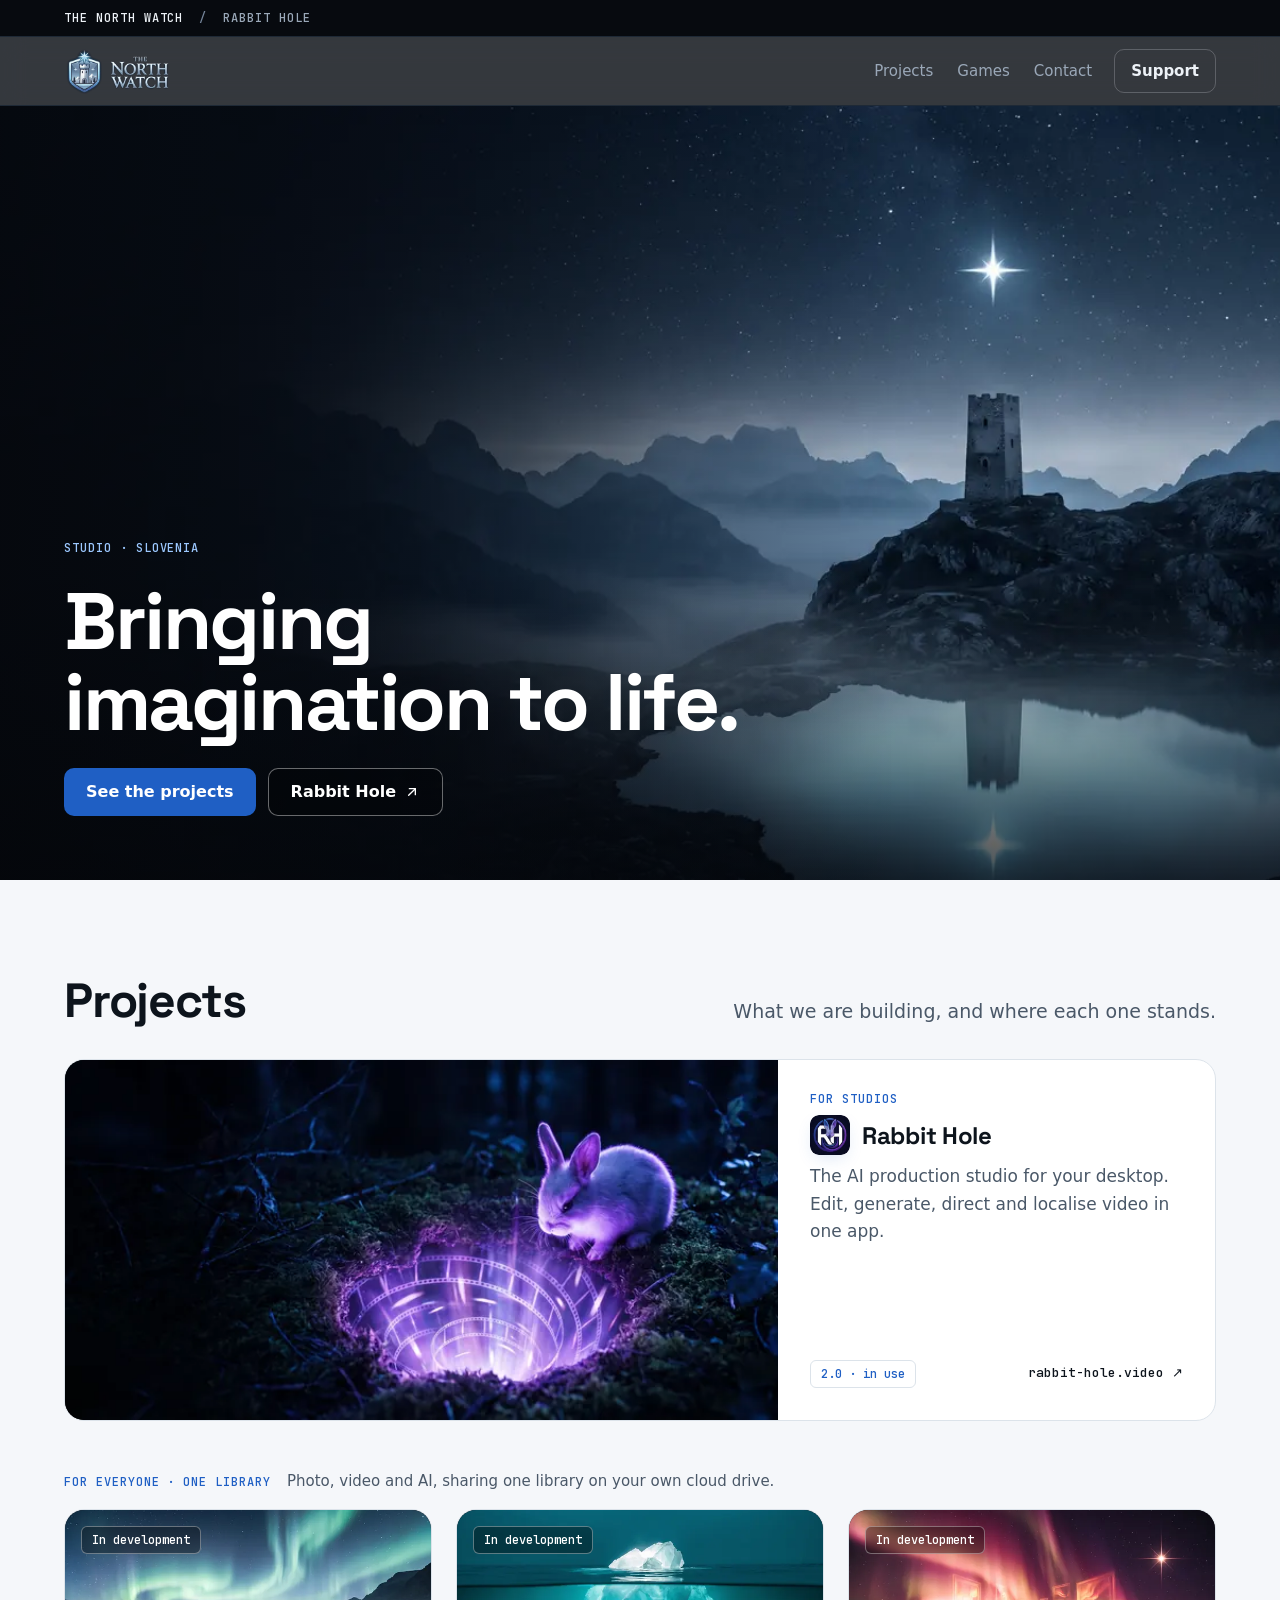
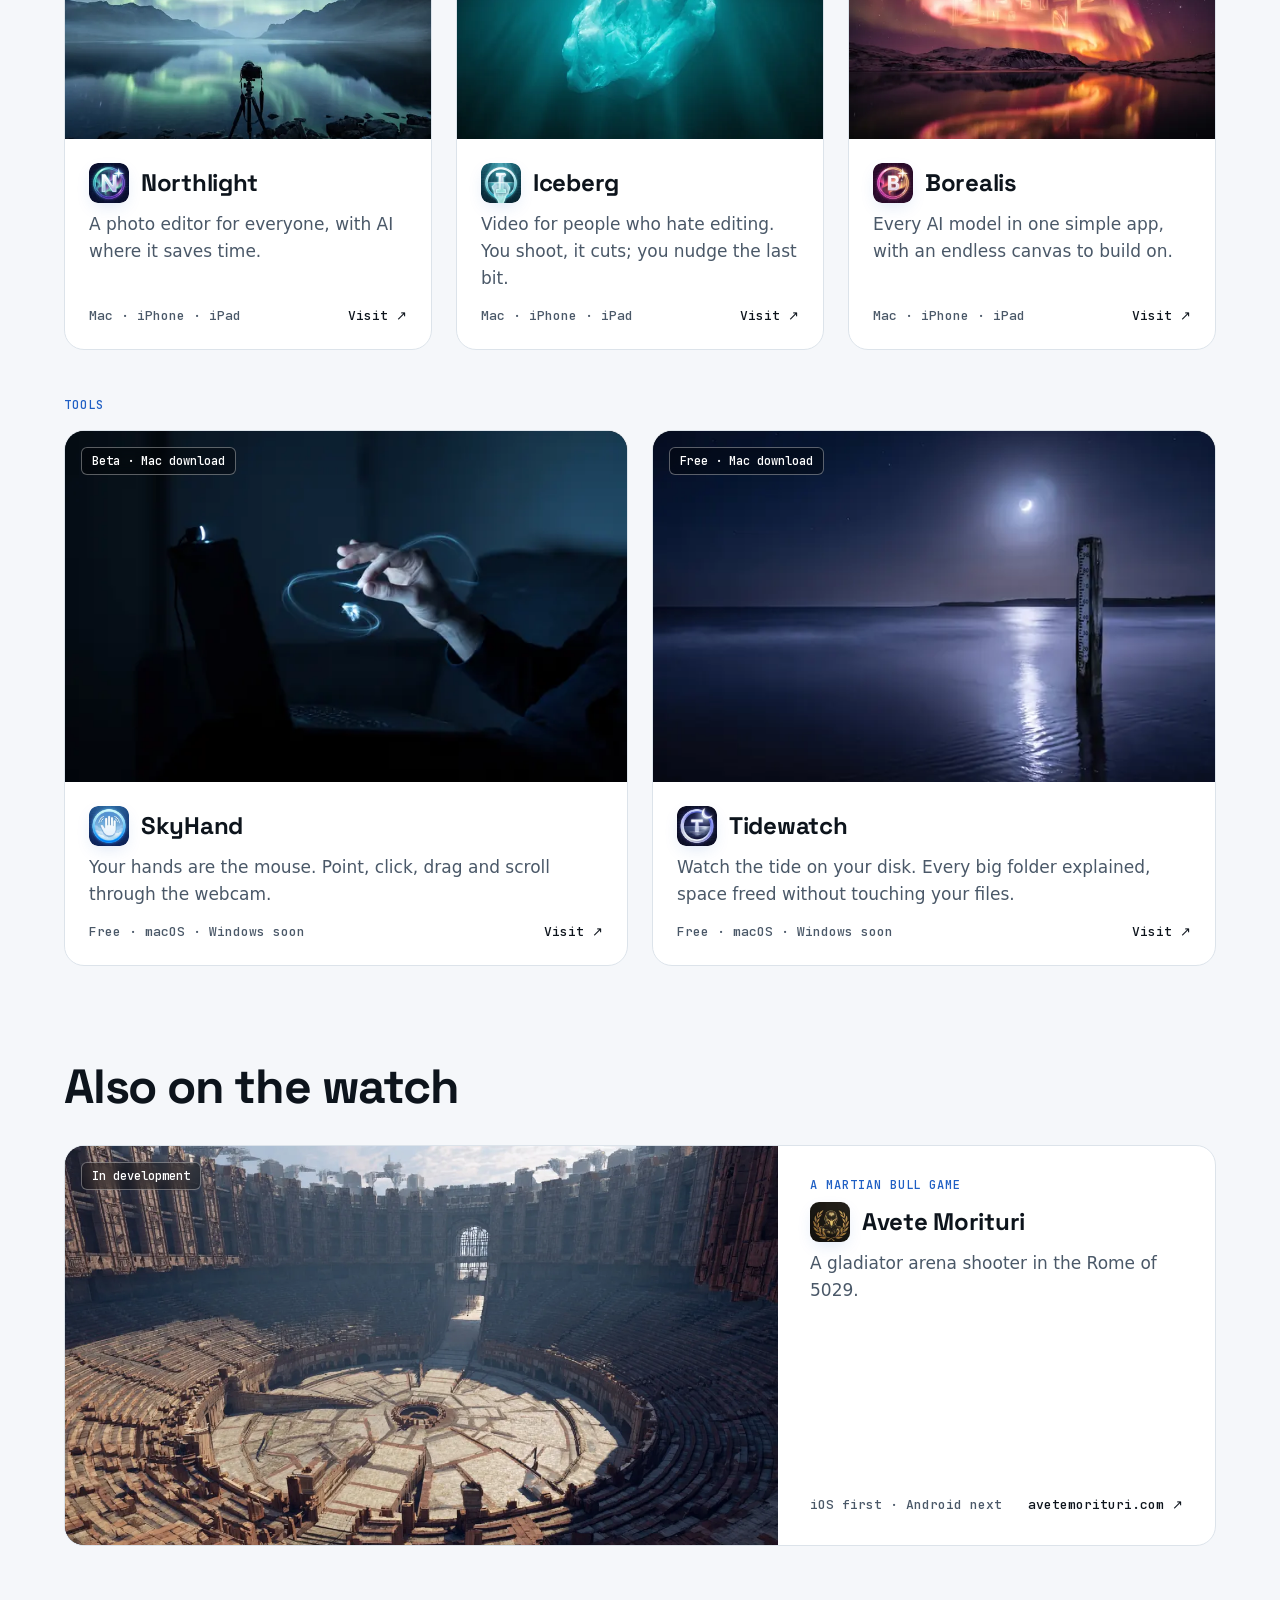
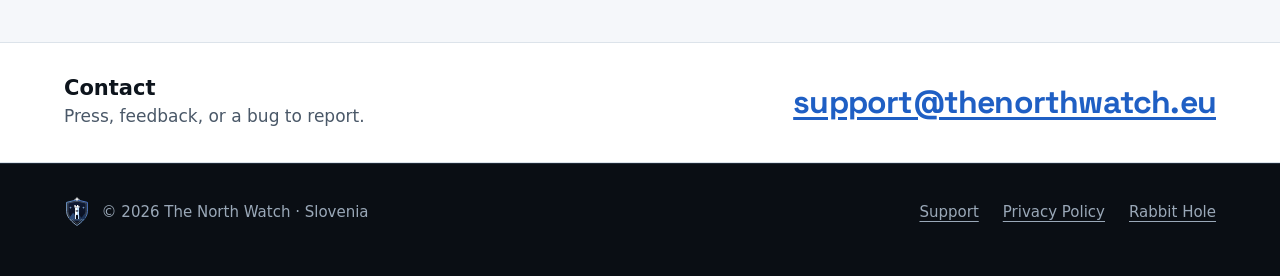
==== commit 77c3641c: "site: d745908 from north-watch-web" ====
--- a/index.html
+++ b/index.html
@@ -4,13 +4,13 @@
 <meta charset="utf-8">
 <meta name="viewport" content="width=device-width, initial-scale=1">
 <title>The North Watch</title>
-<meta name="description" content="The North Watch makes Rabbit Hole, Northlight, Iceberg, Borealis and SkyHand. Slovenia.">
+<meta name="description" content="The North Watch makes Rabbit Hole, Northlight, Iceberg, Borealis, SkyHand and Tidewatch. Slovenia.">
 <meta name="theme-color" content="#0a0e14">
 <link rel="canonical" href="https://thenorthwatch.eu/">
 <link rel="icon" href="nw/img/favicon.svg" type="image/svg+xml">
 <link rel="apple-touch-icon" href="nw/img/apple-touch-icon-180.png">
 <meta property="og:title" content="The North Watch">
-<meta property="og:description" content="Bringing imagination to life. Rabbit Hole, Northlight, Iceberg, Borealis and SkyHand.">
+<meta property="og:description" content="Bringing imagination to life. Rabbit Hole, Northlight, Iceberg, Borealis, SkyHand and Tidewatch.">
 <meta property="og:type" content="website">
 <meta property="og:url" content="https://thenorthwatch.eu/">
 <meta property="og:image" content="https://thenorthwatch.eu/nw/img/tnw-hero-og.jpg">
@@ -150,13 +150,20 @@
               <div class="card__foot"><span>Free · macOS · Windows soon</span><span class="go">Visit ↗</span></div>
             </div>
           </a>
-          <div class="card card--dashed reveal">
-            <div class="card__body" style="justify-content: center; align-items: flex-start; gap: var(--s3)">
-              <span aria-hidden="true" style="display: inline-flex; width: 44px; height: 44px; border-radius: 12px; border: 1px dashed var(--faint); align-items: center; justify-content: center; color: var(--muted)"><svg width="20" height="20" viewBox="0 0 24 24" fill="none" stroke="currentColor" stroke-width="2" stroke-linecap="round"><path d="M12 5v14M5 12h14"/></svg></span>
-              <h3 class="h3">Next on the watch</h3>
-              <p>New projects show up here first.</p>
-            </div>
-          </div>
+          <a class="card reveal" href="http://tidewatch.thenorthwatch.eu">
+            <div class="card__media">
+              <picture>
+                <source type="image/webp" srcset="nw/img/tidewatch-640.webp 640w, nw/img/tidewatch-1280.webp 1280w" sizes="(min-width: 1040px) 33vw, (min-width: 720px) 50vw, 100vw">
+                <img src="nw/img/tidewatch-1280.jpg" alt="A wooden tide gauge standing in a calm night sea under a crescent moon" width="1280" height="859" loading="lazy">
+              </picture>
+              <span class="pill pill--on-image">Free · Mac download</span>
+            </div>
+            <div class="card__body">
+              <h3 class="card__title"><img src="nw/img/app-tidewatch-128.webp" srcset="nw/img/app-tidewatch-128.webp 1x, nw/img/app-tidewatch-256.webp 2x" alt="" width="40" height="40">Tidewatch</h3>
+              <p>Watch the tide on your disk. Every big folder explained, space freed without touching your files.</p>
+              <div class="card__foot"><span>Free · macOS · Windows soon</span><span class="go">Visit ↗</span></div>
+            </div>
+          </a>
       </div>
     </div>
   </section>
--- a/nw/nw.css
+++ b/nw/nw.css
@@ -79,6 +79,14 @@
   --brand-grad: linear-gradient(90deg, #dff6ff, #7fd0ff 35%, #3b8bff 70%, #eaf7ff);
   --night-bg: #081028; --night-strip: #060c1e; --night-line: #1d2d5a; --night-ink: #eef4ff; --night-muted: #a6b4d2; --night-faint: #7c8bab;
 }
+:root[data-site="tw"] {
+  --bg: #0a0c22; --strip: #070a1c; --surface: #11143a; --raised: #171b4a; --line: #232860;
+  --ink: #f1f2ff; --muted: #aeb2d6; --faint: #8186ad;
+  --accent: #8e9bff; --on-accent: #0a0c28; --glow: rgba(142,155,255,.38);
+  --accent-on-image: #c7d0ff;
+  --brand-grad: linear-gradient(90deg, #f5f7ff, #c7d0ff 35%, #8e9bff 70%, #dfe6ff);
+  --night-bg: #0a0c22; --night-strip: #070a1c; --night-line: #232860; --night-ink: #f1f2ff; --night-muted: #aeb2d6; --night-faint: #8186ad;
+}
 
 /* Light: follows the system unless a page or viewer pins data-theme="dark"; data-theme="light" pins it on. */
 @media (prefers-color-scheme: light) {
@@ -119,6 +127,11 @@
     --ink: #0a1226; --muted: #47536b; --faint: #5a6680;
     --accent: #1f63d6; --on-accent: #ffffff; --glow: rgba(31,99,214,.22);
   }
+  :root[data-site="tw"]:not([data-theme="dark"]) {
+    --bg: #f5f6fd; --strip: #e9ebf8; --surface: #ffffff; --raised: #eef0fb; --line: #d9dcf0;
+    --ink: #0c0f26; --muted: #4a4f6e; --faint: #5d6283;
+    --accent: #4b58d6; --on-accent: #ffffff; --glow: rgba(75,88,214,.22);
+  }
 }
 :root[data-theme="light"] {
   --bg: #f5f7fa; --strip: #eaeef3; --surface: #ffffff; --raised: #eef2f6; --line: #dce3ea;
@@ -157,6 +170,11 @@
   --bg: #f4f7fd; --strip: #e7edf8; --surface: #ffffff; --raised: #edf2fb; --line: #d7e0f0;
   --ink: #0a1226; --muted: #47536b; --faint: #5a6680;
   --accent: #1f63d6; --on-accent: #ffffff; --glow: rgba(31,99,214,.22);
+}
+:root[data-site="tw"][data-theme="light"] {
+  --bg: #f5f6fd; --strip: #e9ebf8; --surface: #ffffff; --raised: #eef0fb; --line: #d9dcf0;
+  --ink: #0c0f26; --muted: #4a4f6e; --faint: #5d6283;
+  --accent: #4b58d6; --on-accent: #ffffff; --glow: rgba(75,88,214,.22);
 }
 
 /* ── Base ── */
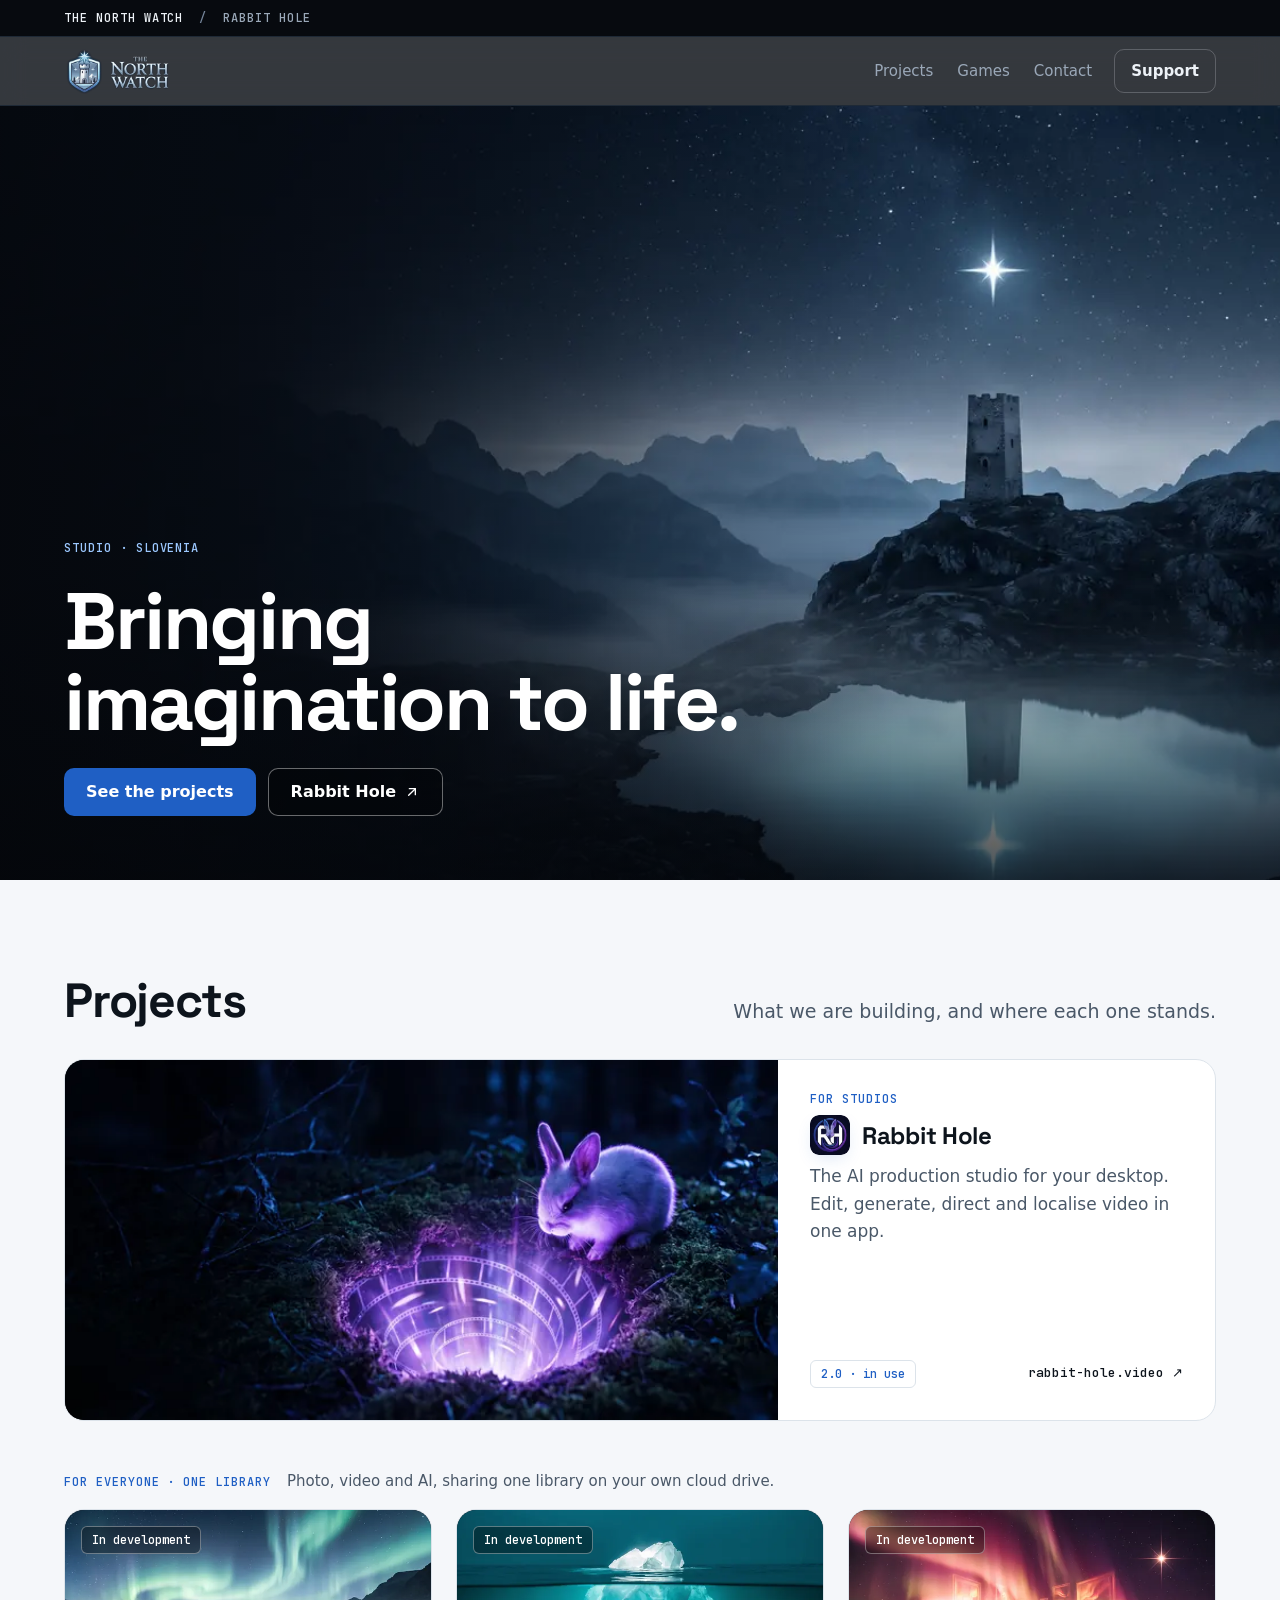
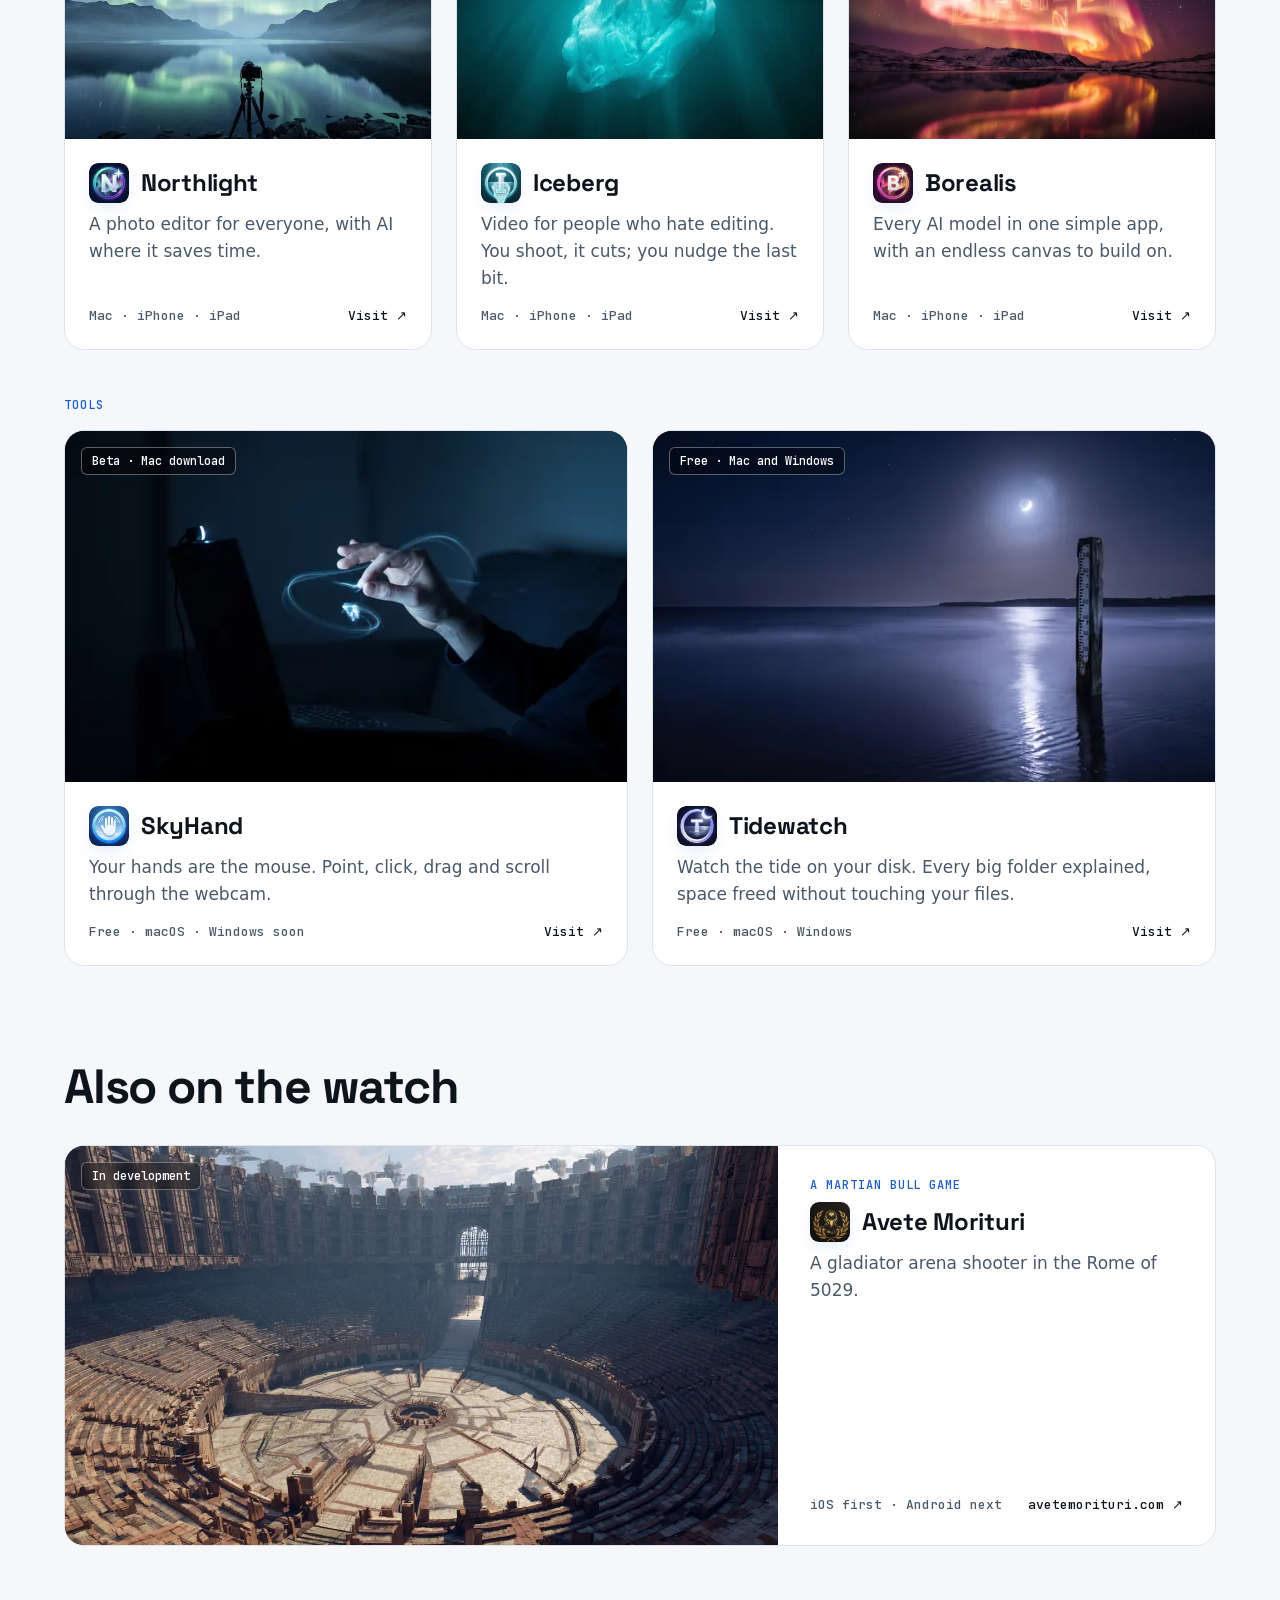
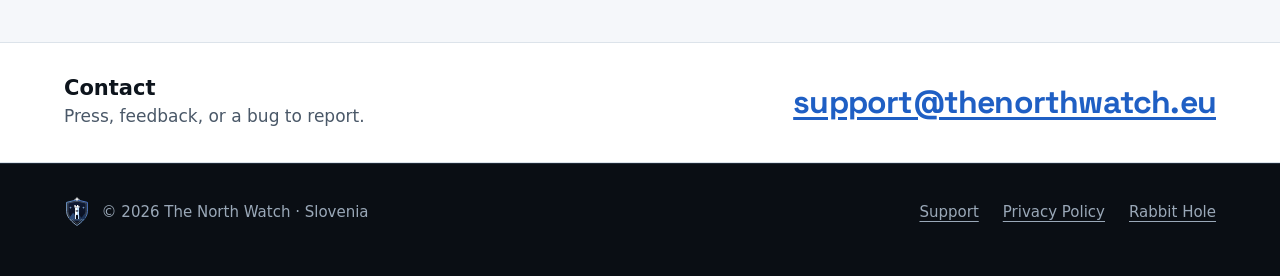
==== commit d7e4d557: "site: 00082ef from north-watch-web" ====
--- a/index.html
+++ b/index.html
@@ -150,18 +150,18 @@
               <div class="card__foot"><span>Free · macOS · Windows soon</span><span class="go">Visit ↗</span></div>
             </div>
           </a>
-          <a class="card reveal" href="http://tidewatch.thenorthwatch.eu">
+          <a class="card reveal" href="https://tidewatch.thenorthwatch.eu">
             <div class="card__media">
               <picture>
                 <source type="image/webp" srcset="nw/img/tidewatch-640.webp 640w, nw/img/tidewatch-1280.webp 1280w" sizes="(min-width: 1040px) 33vw, (min-width: 720px) 50vw, 100vw">
                 <img src="nw/img/tidewatch-1280.jpg" alt="A wooden tide gauge standing in a calm night sea under a crescent moon" width="1280" height="859" loading="lazy">
               </picture>
-              <span class="pill pill--on-image">Free · Mac download</span>
+              <span class="pill pill--on-image">Free · Mac and Windows</span>
             </div>
             <div class="card__body">
               <h3 class="card__title"><img src="nw/img/app-tidewatch-128.webp" srcset="nw/img/app-tidewatch-128.webp 1x, nw/img/app-tidewatch-256.webp 2x" alt="" width="40" height="40">Tidewatch</h3>
               <p>Watch the tide on your disk. Every big folder explained, space freed without touching your files.</p>
-              <div class="card__foot"><span>Free · macOS · Windows soon</span><span class="go">Visit ↗</span></div>
+              <div class="card__foot"><span>Free · macOS · Windows</span><span class="go">Visit ↗</span></div>
             </div>
           </a>
       </div>
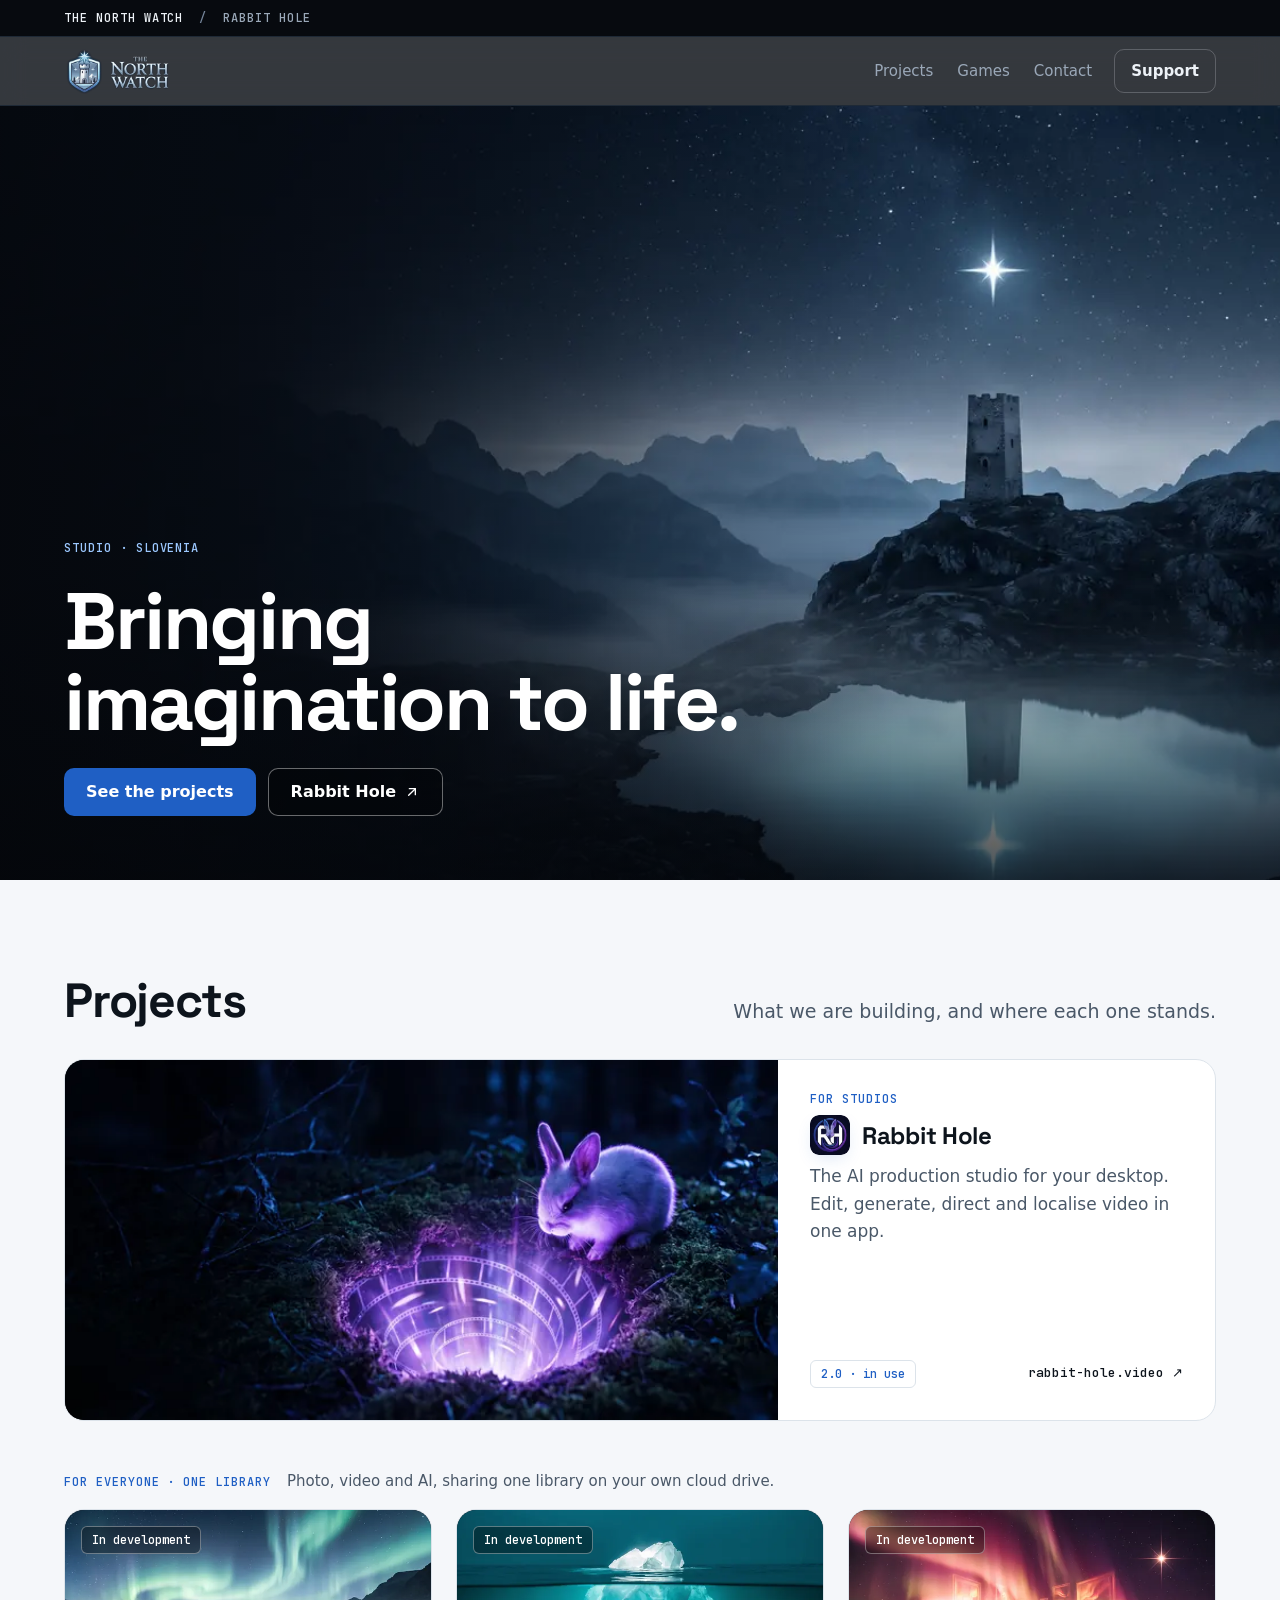
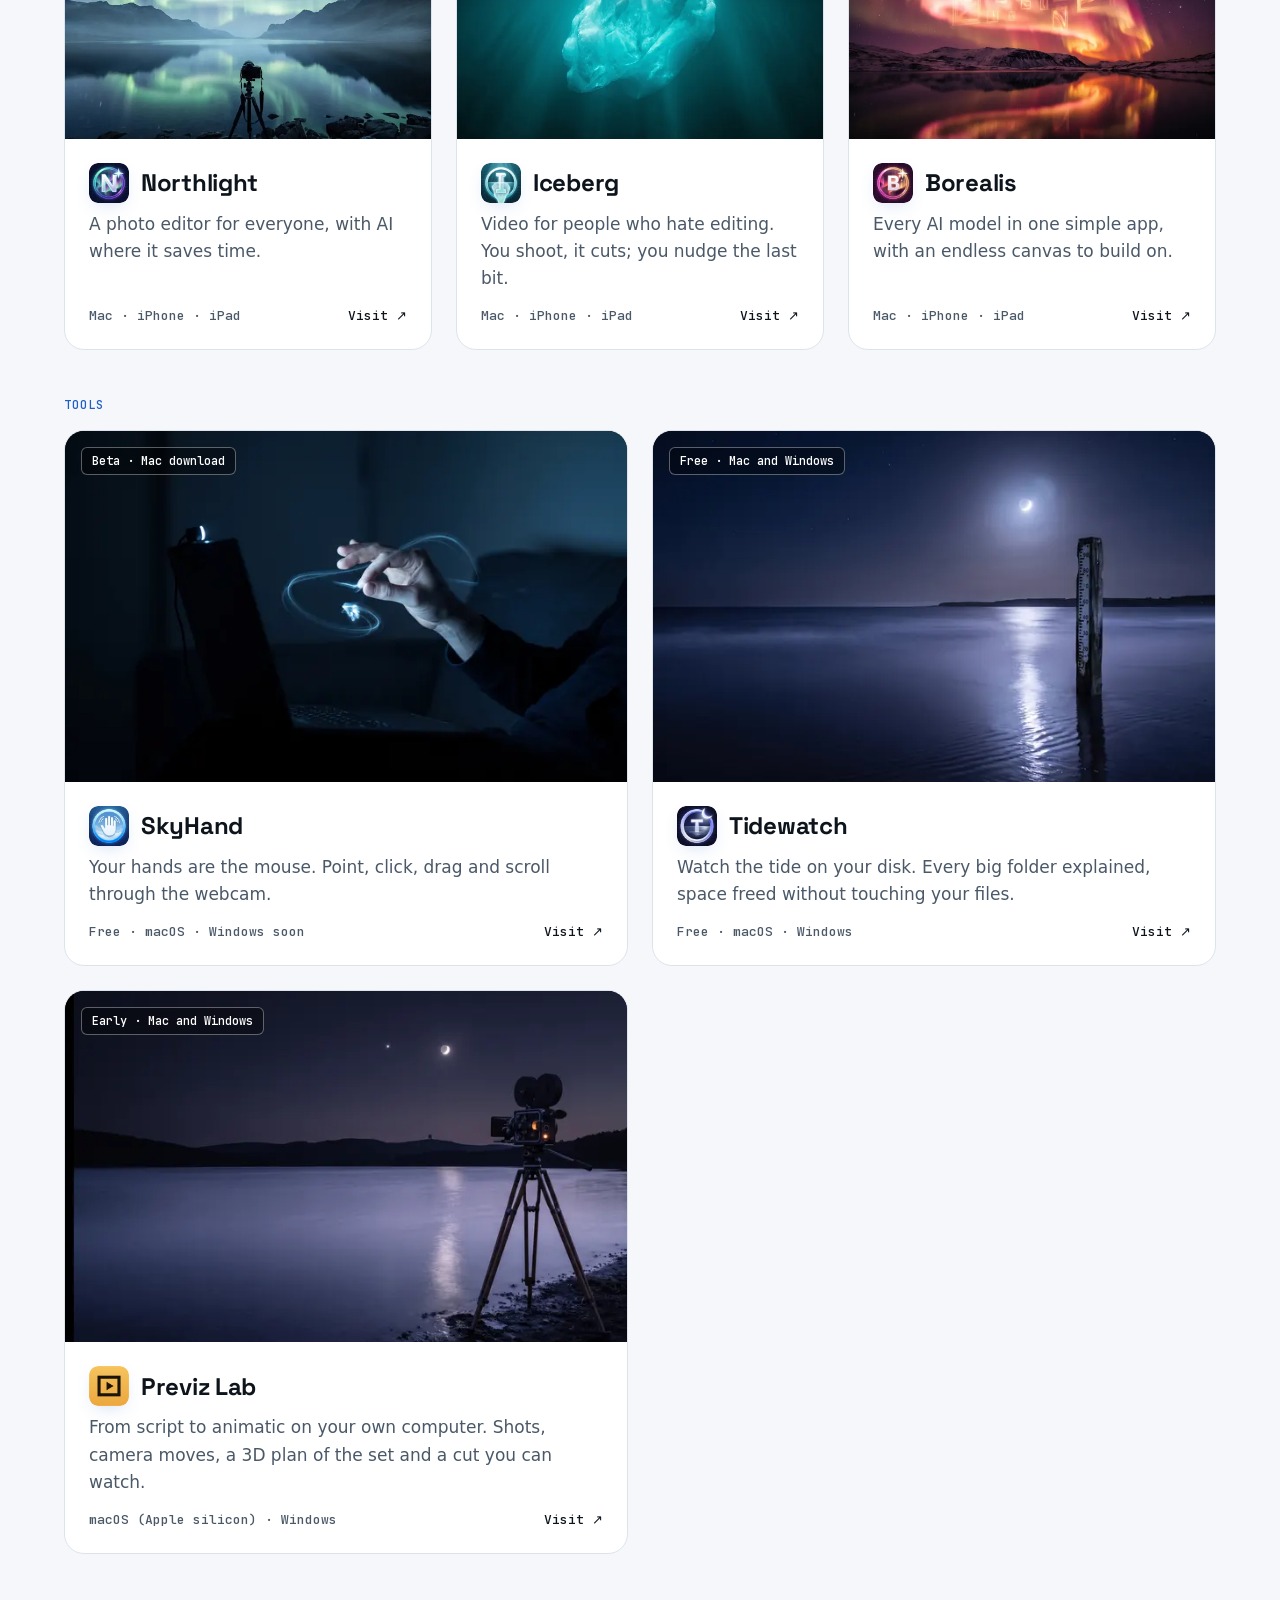
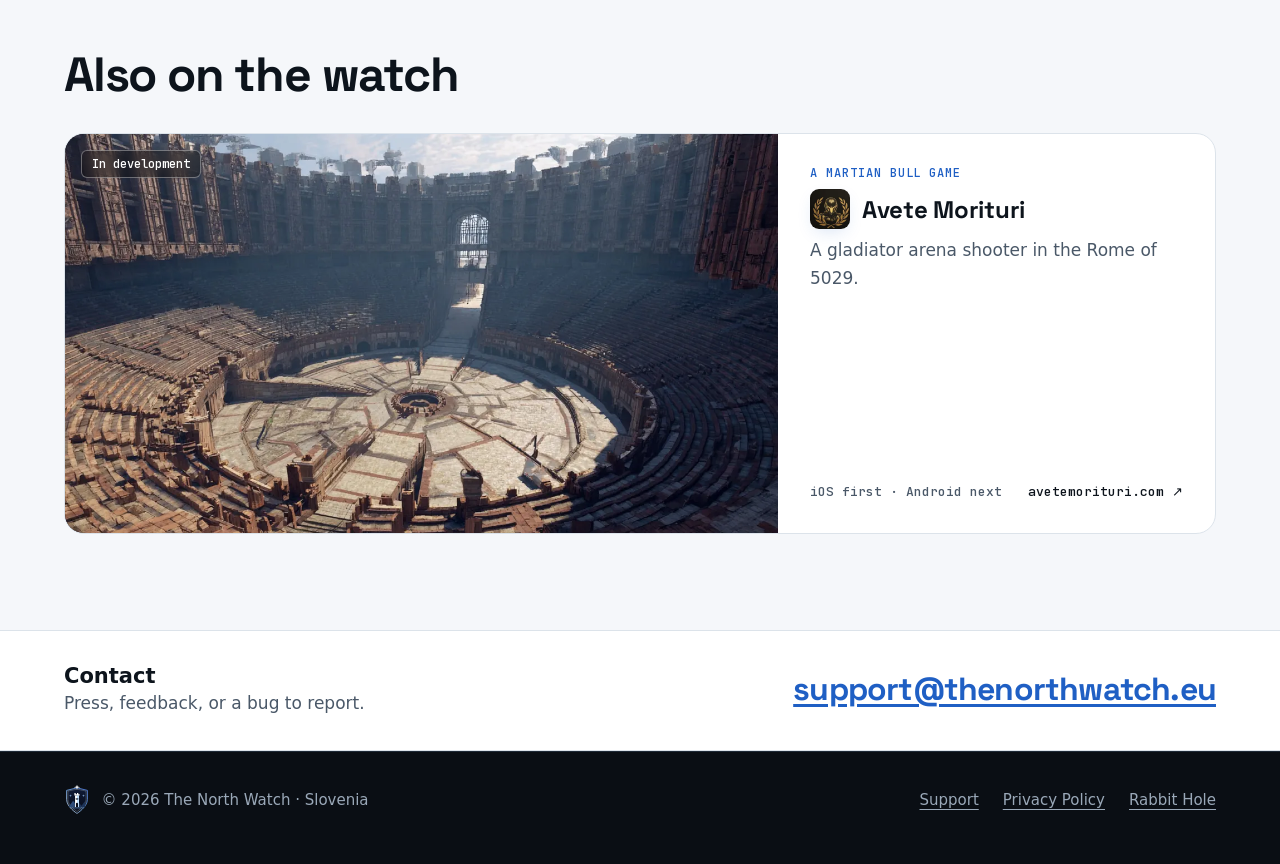
==== commit 3dbc922b: "site: 5746e48 from north-watch-web" ====
--- a/index.html
+++ b/index.html
@@ -4,13 +4,13 @@
 <meta charset="utf-8">
 <meta name="viewport" content="width=device-width, initial-scale=1">
 <title>The North Watch</title>
-<meta name="description" content="The North Watch makes Rabbit Hole, Northlight, Iceberg, Borealis, SkyHand and Tidewatch. Slovenia.">
+<meta name="description" content="The North Watch makes Rabbit Hole, Northlight, Iceberg, Borealis, SkyHand, Tidewatch and Previz Lab. Slovenia.">
 <meta name="theme-color" content="#0a0e14">
 <link rel="canonical" href="https://thenorthwatch.eu/">
 <link rel="icon" href="nw/img/favicon.svg" type="image/svg+xml">
 <link rel="apple-touch-icon" href="nw/img/apple-touch-icon-180.png">
 <meta property="og:title" content="The North Watch">
-<meta property="og:description" content="Bringing imagination to life. Rabbit Hole, Northlight, Iceberg, Borealis, SkyHand and Tidewatch.">
+<meta property="og:description" content="Bringing imagination to life. Rabbit Hole, Northlight, Iceberg, Borealis, SkyHand, Tidewatch and Previz Lab.">
 <meta property="og:type" content="website">
 <meta property="og:url" content="https://thenorthwatch.eu/">
 <meta property="og:image" content="https://thenorthwatch.eu/nw/img/tnw-hero-og.jpg">
@@ -162,6 +162,20 @@
               <h3 class="card__title"><img src="nw/img/app-tidewatch-128.webp" srcset="nw/img/app-tidewatch-128.webp 1x, nw/img/app-tidewatch-256.webp 2x" alt="" width="40" height="40">Tidewatch</h3>
               <p>Watch the tide on your disk. Every big folder explained, space freed without touching your files.</p>
               <div class="card__foot"><span>Free · macOS · Windows</span><span class="go">Visit ↗</span></div>
+            </div>
+          </a>
+          <a class="card reveal" href="https://previz.thenorthwatch.eu">
+            <div class="card__media">
+              <picture>
+                <source type="image/webp" srcset="nw/img/previz-640.webp 640w, nw/img/previz-1280.webp 1280w" sizes="(min-width: 1040px) 33vw, (min-width: 720px) 50vw, 100vw">
+                <img src="nw/img/previz-1280.jpg" alt="A vintage film camera on a wooden tripod at the edge of a still lake at night" width="1280" height="859" loading="lazy">
+              </picture>
+              <span class="pill pill--on-image">Early · Mac and Windows</span>
+            </div>
+            <div class="card__body">
+              <h3 class="card__title"><img src="nw/img/app-previz-128.webp" srcset="nw/img/app-previz-128.webp 1x, nw/img/app-previz-256.webp 2x" alt="" width="40" height="40">Previz Lab</h3>
+              <p>From script to animatic on your own computer. Shots, camera moves, a 3D plan of the set and a cut you can watch.</p>
+              <div class="card__foot"><span>macOS (Apple silicon) · Windows</span><span class="go">Visit ↗</span></div>
             </div>
           </a>
       </div>
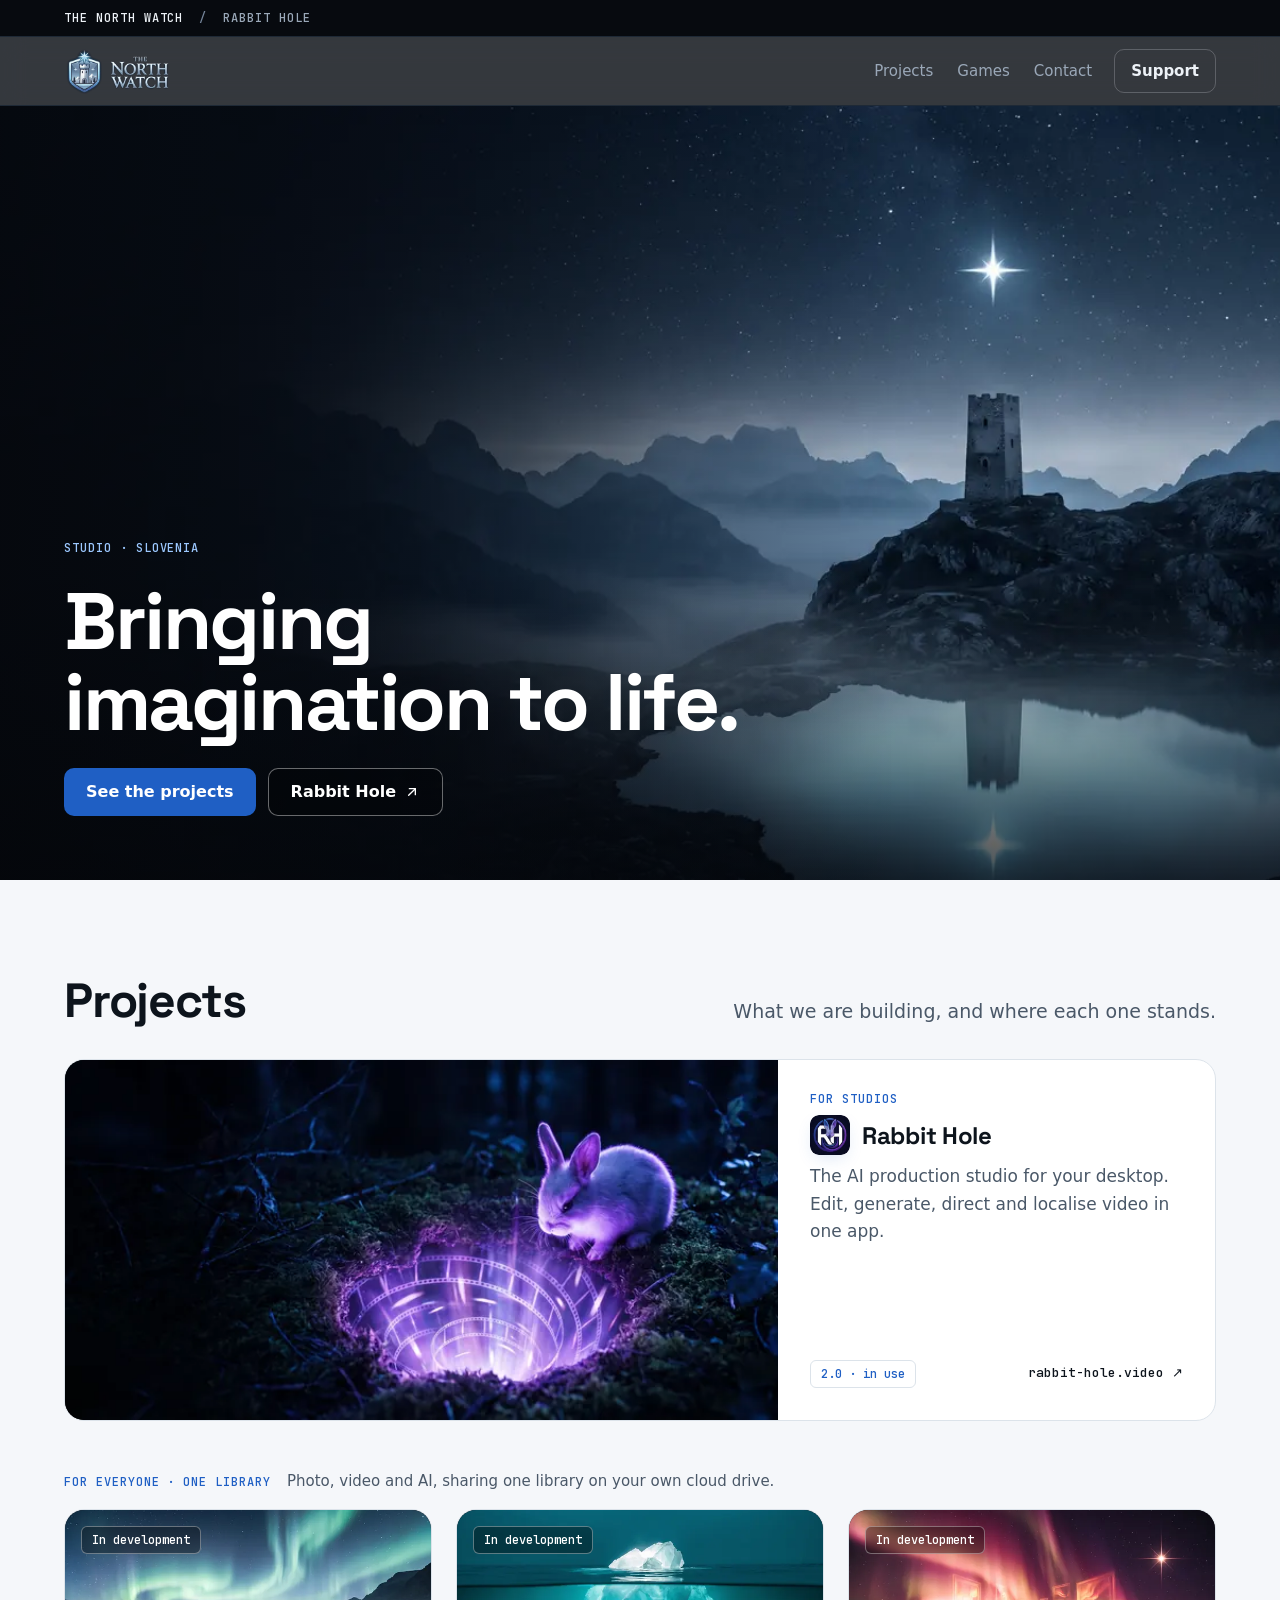
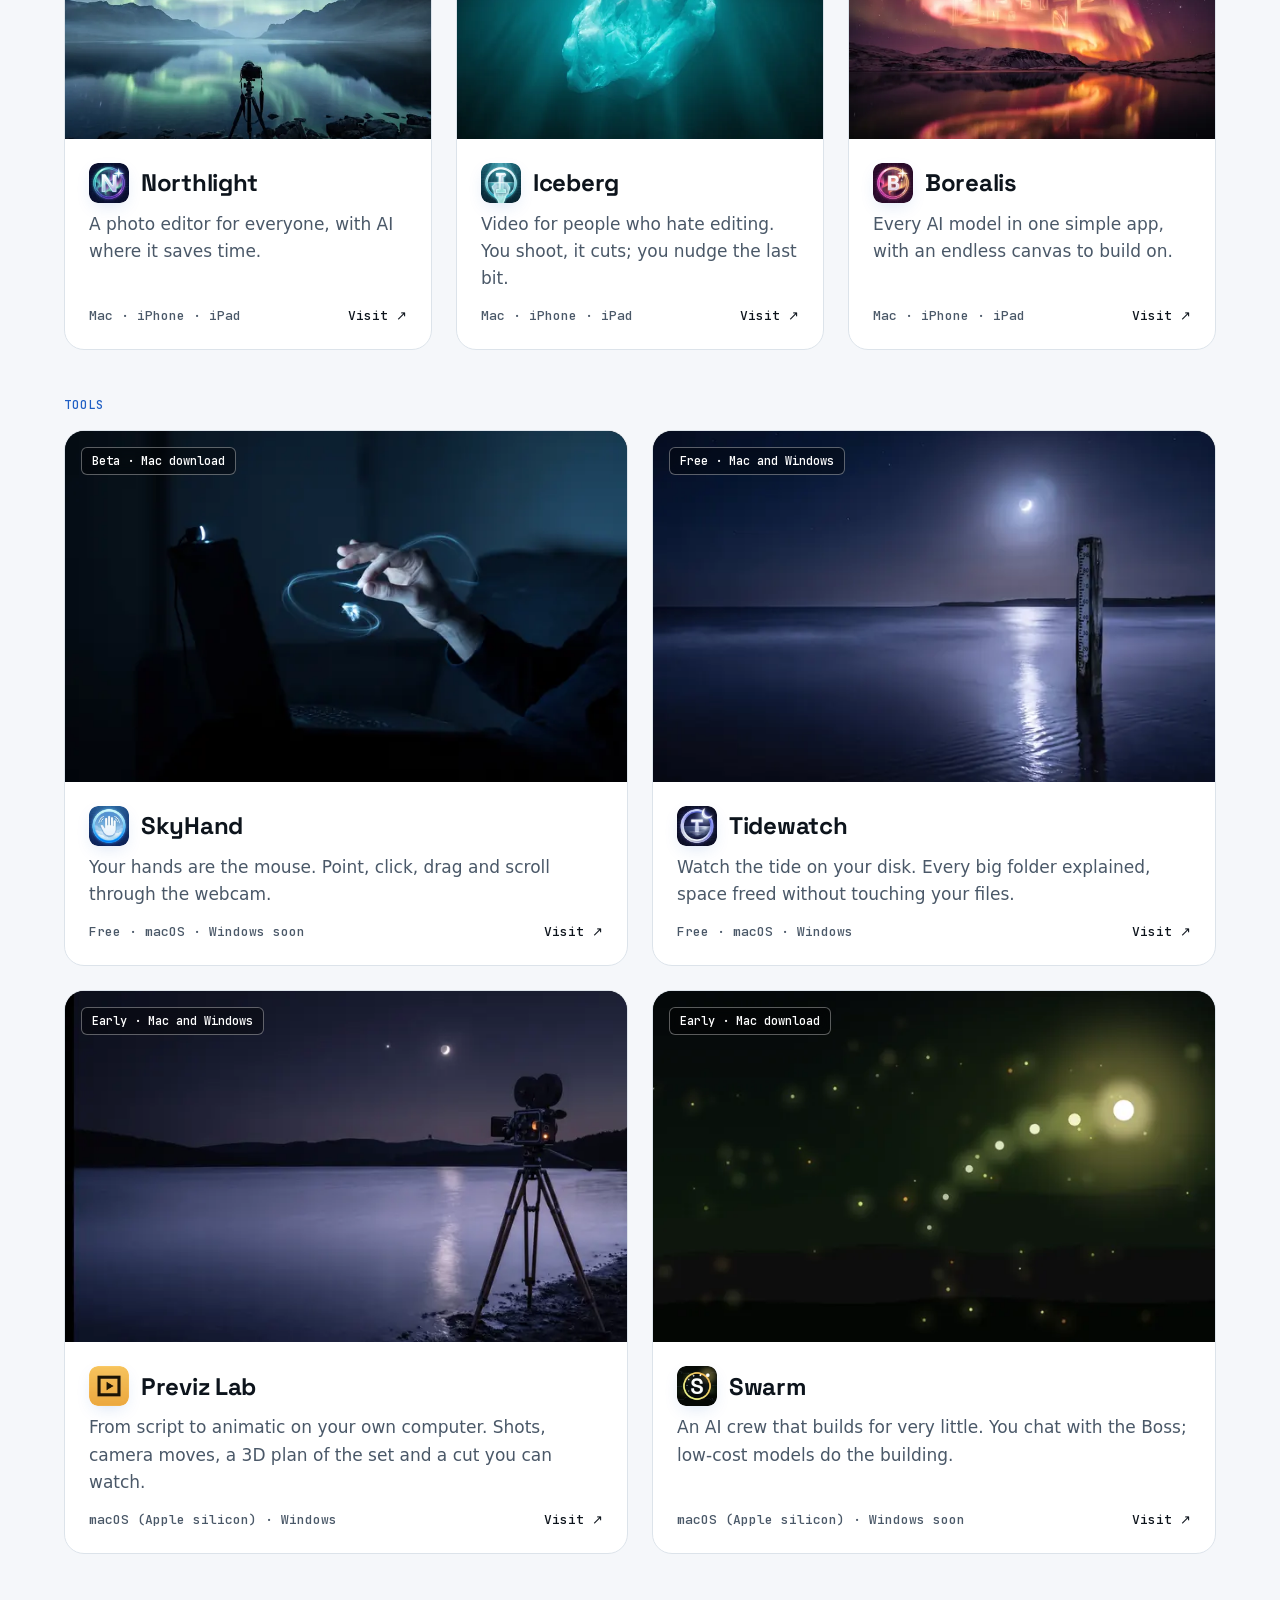
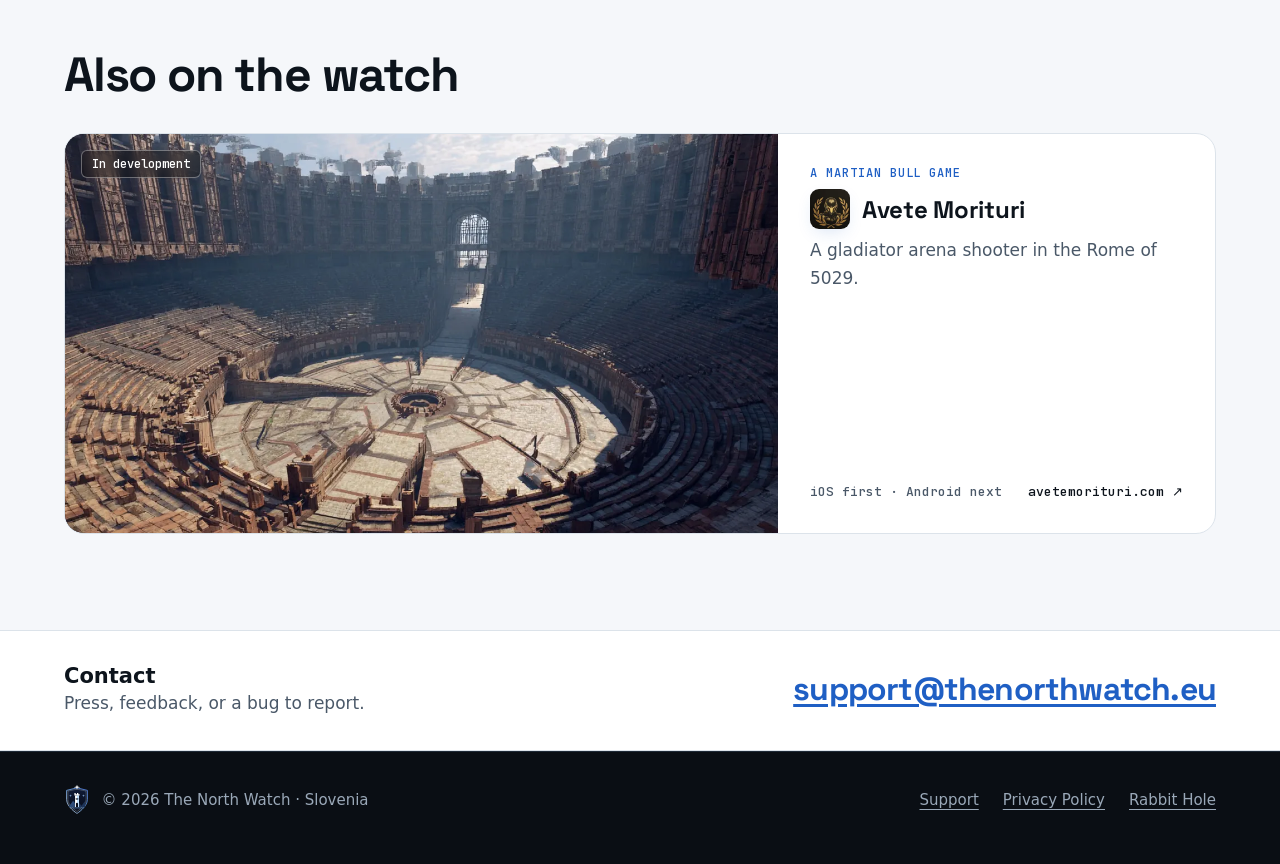
==== commit 0ca3f23a: "site: 96c5b72 from north-watch-web" ====
--- a/index.html
+++ b/index.html
@@ -4,13 +4,13 @@
 <meta charset="utf-8">
 <meta name="viewport" content="width=device-width, initial-scale=1">
 <title>The North Watch</title>
-<meta name="description" content="The North Watch makes Rabbit Hole, Northlight, Iceberg, Borealis, SkyHand, Tidewatch and Previz Lab. Slovenia.">
+<meta name="description" content="The North Watch makes Rabbit Hole, Northlight, Iceberg, Borealis, SkyHand, Tidewatch, Previz Lab and Swarm. Slovenia.">
 <meta name="theme-color" content="#0a0e14">
 <link rel="canonical" href="https://thenorthwatch.eu/">
 <link rel="icon" href="nw/img/favicon.svg" type="image/svg+xml">
 <link rel="apple-touch-icon" href="nw/img/apple-touch-icon-180.png">
 <meta property="og:title" content="The North Watch">
-<meta property="og:description" content="Bringing imagination to life. Rabbit Hole, Northlight, Iceberg, Borealis, SkyHand, Tidewatch and Previz Lab.">
+<meta property="og:description" content="Bringing imagination to life. Rabbit Hole, Northlight, Iceberg, Borealis, SkyHand, Tidewatch, Previz Lab and Swarm.">
 <meta property="og:type" content="website">
 <meta property="og:url" content="https://thenorthwatch.eu/">
 <meta property="og:image" content="https://thenorthwatch.eu/nw/img/tnw-hero-og.jpg">
@@ -176,6 +176,20 @@
               <h3 class="card__title"><img src="nw/img/app-previz-128.webp" srcset="nw/img/app-previz-128.webp 1x, nw/img/app-previz-256.webp 2x" alt="" width="40" height="40">Previz Lab</h3>
               <p>From script to animatic on your own computer. Shots, camera moves, a 3D plan of the set and a cut you can watch.</p>
               <div class="card__foot"><span>macOS (Apple silicon) · Windows</span><span class="go">Visit ↗</span></div>
+            </div>
+          </a>
+          <a class="card reveal" href="swarm/">
+            <div class="card__media">
+              <picture>
+                <source type="image/webp" srcset="nw/img/swarm-640.webp 640w, nw/img/swarm-1280.webp 1280w" sizes="(min-width: 1040px) 33vw, (min-width: 720px) 50vw, 100vw">
+                <img src="nw/img/swarm-1280.jpg" alt="Fireflies over dark hills at night, a line of them rising towards one bright light" width="1280" height="853" loading="lazy">
+              </picture>
+              <span class="pill pill--on-image">Early · Mac download</span>
+            </div>
+            <div class="card__body">
+              <h3 class="card__title"><img src="nw/img/app-swarm-128.webp" srcset="nw/img/app-swarm-128.webp 1x, nw/img/app-swarm-256.webp 2x" alt="" width="40" height="40">Swarm</h3>
+              <p>An AI crew that builds for very little. You chat with the Boss; low-cost models do the building.</p>
+              <div class="card__foot"><span>macOS (Apple silicon) · Windows soon</span><span class="go">Visit ↗</span></div>
             </div>
           </a>
       </div>
--- a/nw/nw.css
+++ b/nw/nw.css
@@ -87,6 +87,14 @@
   --brand-grad: linear-gradient(90deg, #f5f7ff, #c7d0ff 35%, #8e9bff 70%, #dfe6ff);
   --night-bg: #0a0c22; --night-strip: #070a1c; --night-line: #232860; --night-ink: #f1f2ff; --night-muted: #aeb2d6; --night-faint: #8186ad;
 }
+:root[data-site="sw"] {
+  --bg: #070b07; --strip: #050805; --surface: #0e160d; --raised: #152013; --line: #223220;
+  --ink: #f2f8ea; --muted: #a9b8a2; --faint: #7f8f79;
+  --accent: #c8f250; --on-accent: #0a1402; --glow: rgba(200,242,80,.34);
+  --accent-on-image: #e8ff8a;
+  --brand-grad: linear-gradient(90deg, #fbffe6, #e8ff8a 35%, #c8f250 70%, #ffe27a);
+  --night-bg: #070b07; --night-strip: #050805; --night-line: #223220; --night-ink: #f2f8ea; --night-muted: #a9b8a2; --night-faint: #7f8f79;
+}
 
 /* Light: follows the system unless a page or viewer pins data-theme="dark"; data-theme="light" pins it on. */
 @media (prefers-color-scheme: light) {
@@ -132,6 +140,11 @@
     --ink: #0c0f26; --muted: #4a4f6e; --faint: #5d6283;
     --accent: #4b58d6; --on-accent: #ffffff; --glow: rgba(75,88,214,.22);
   }
+  :root[data-site="sw"]:not([data-theme="dark"]) {
+    --bg: #f6f9f1; --strip: #eaf0e2; --surface: #ffffff; --raised: #eef3e7; --line: #dbe4d0;
+    --ink: #0d160a; --muted: #4b5846; --faint: #5e6b58;
+    --accent: #3f6b0a; --on-accent: #ffffff; --glow: rgba(63,107,10,.22);
+  }
 }
 :root[data-theme="light"] {
   --bg: #f5f7fa; --strip: #eaeef3; --surface: #ffffff; --raised: #eef2f6; --line: #dce3ea;
@@ -175,6 +188,11 @@
   --bg: #f5f6fd; --strip: #e9ebf8; --surface: #ffffff; --raised: #eef0fb; --line: #d9dcf0;
   --ink: #0c0f26; --muted: #4a4f6e; --faint: #5d6283;
   --accent: #4b58d6; --on-accent: #ffffff; --glow: rgba(75,88,214,.22);
+}
+:root[data-site="sw"][data-theme="light"] {
+  --bg: #f6f9f1; --strip: #eaf0e2; --surface: #ffffff; --raised: #eef3e7; --line: #dbe4d0;
+  --ink: #0d160a; --muted: #4b5846; --faint: #5e6b58;
+  --accent: #3f6b0a; --on-accent: #ffffff; --glow: rgba(63,107,10,.22);
 }
 
 /* ── Base ── */
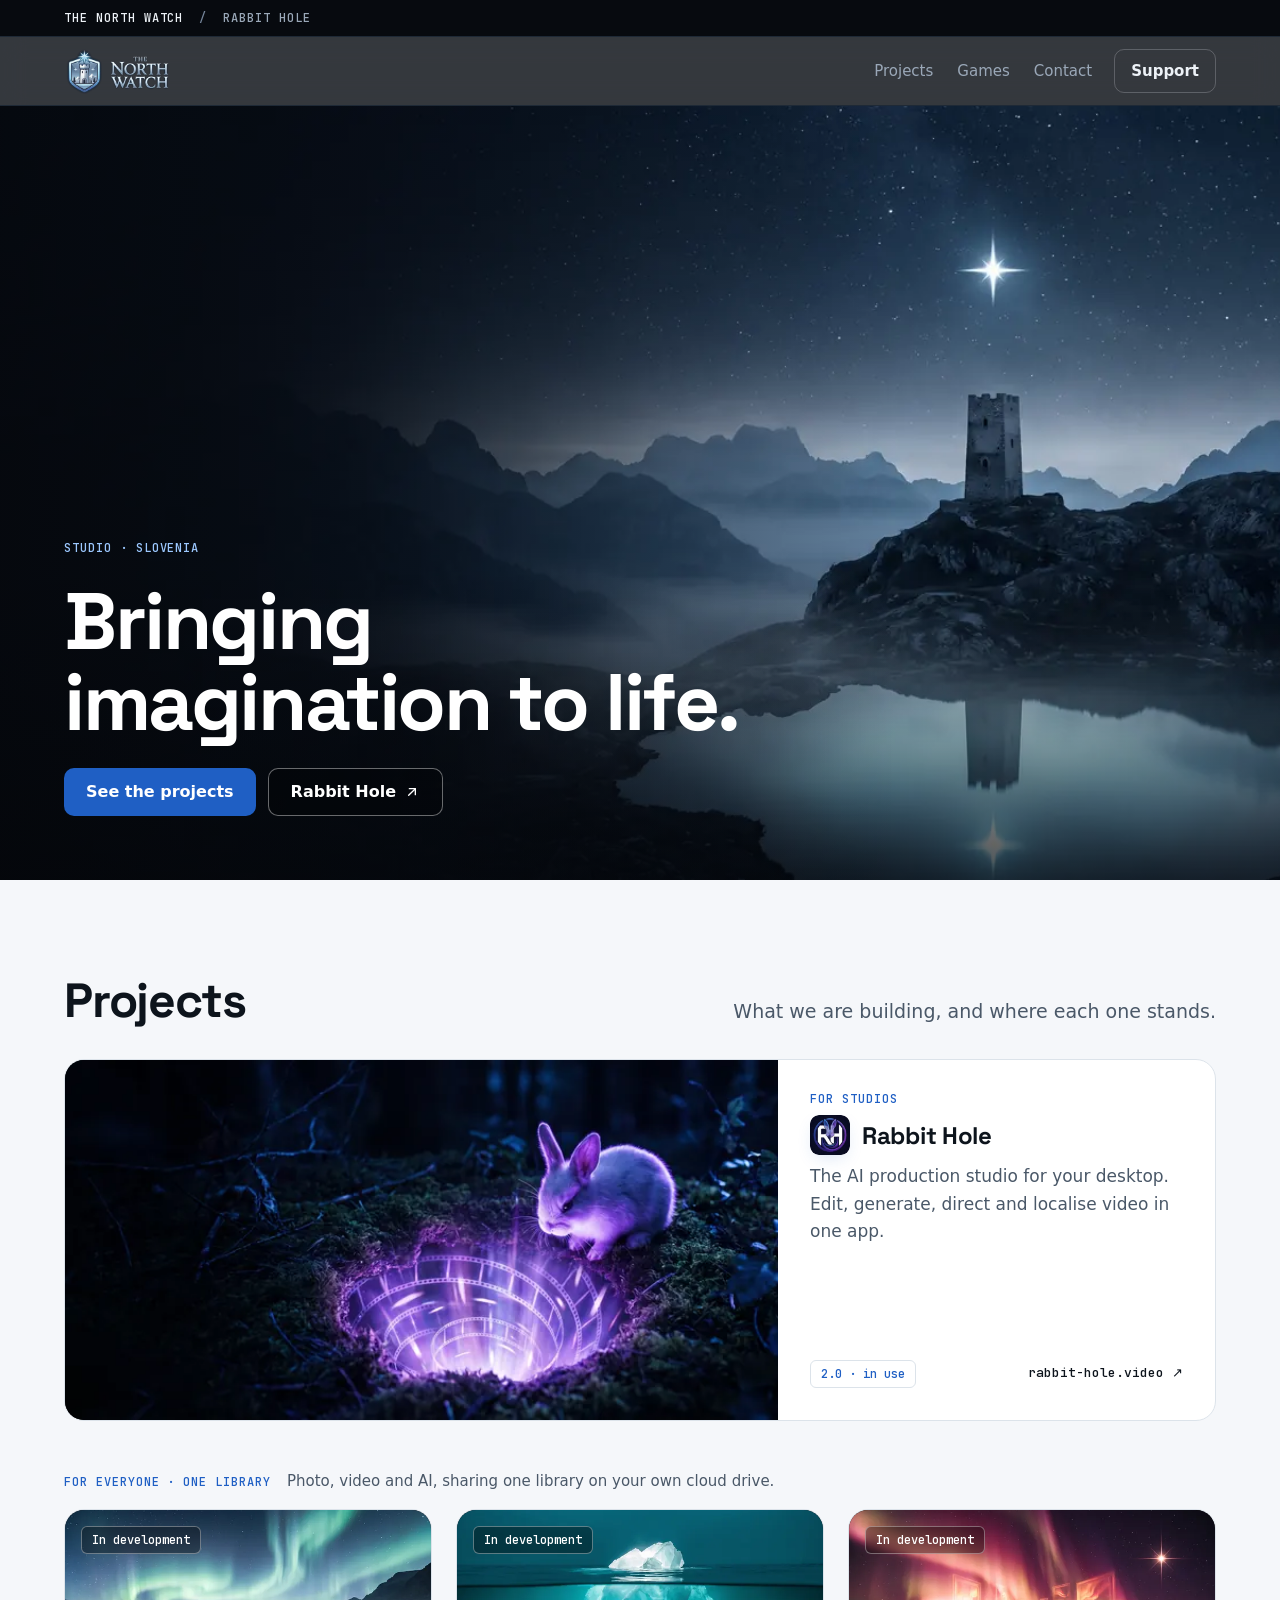
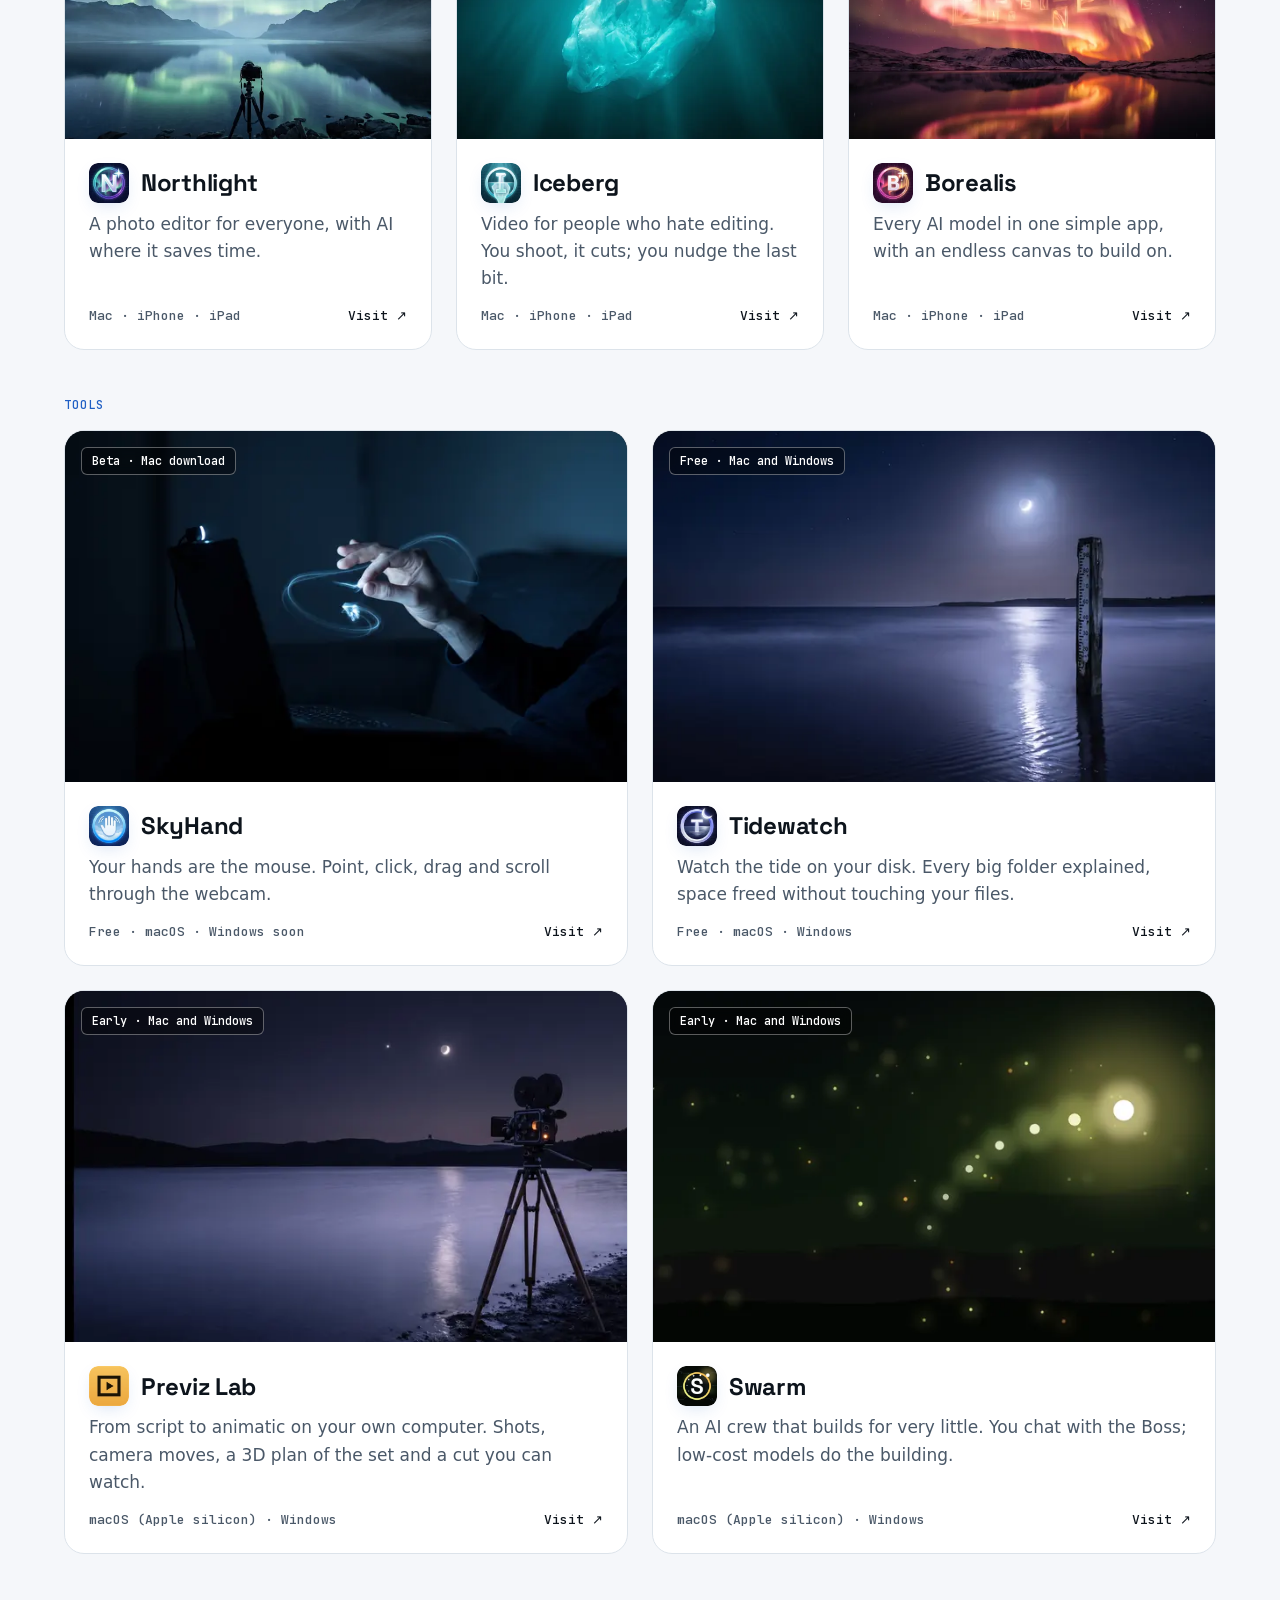
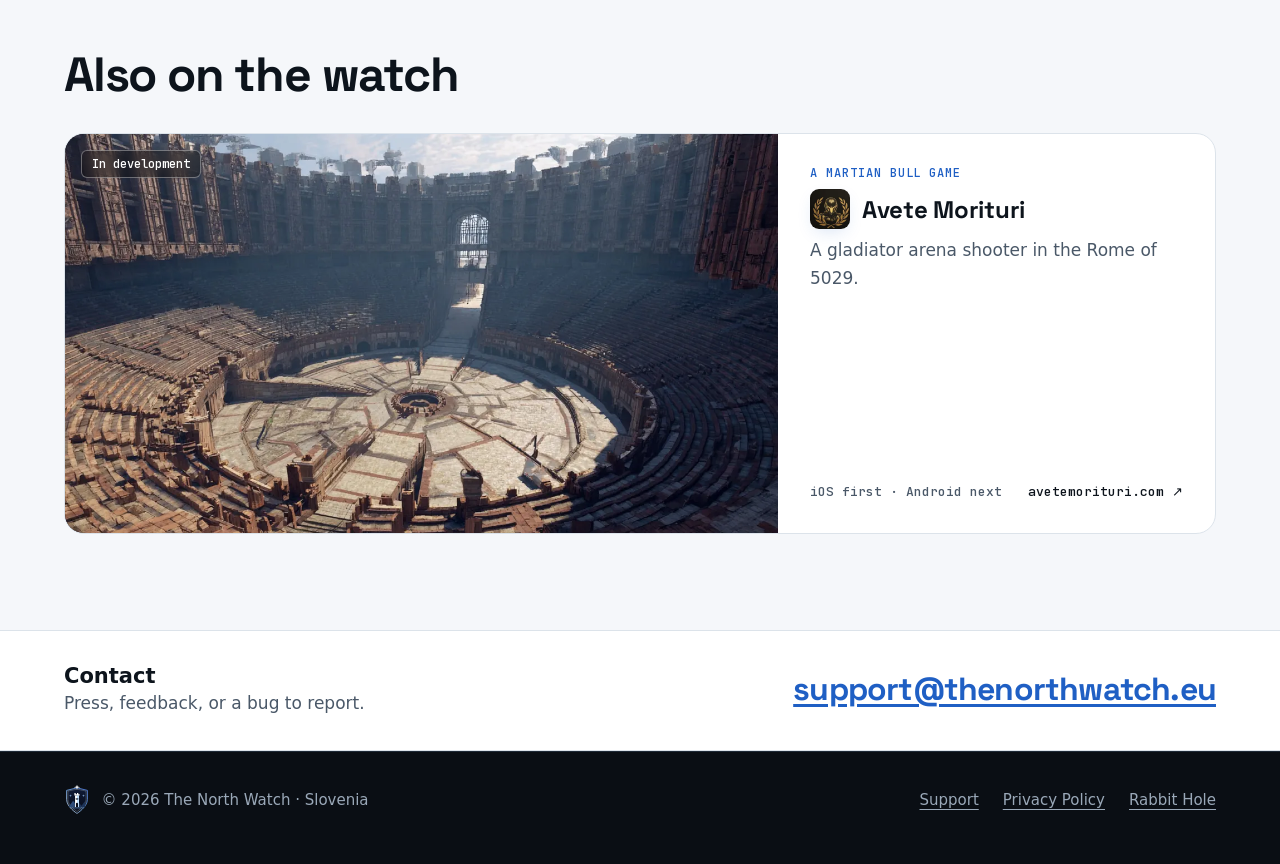
==== commit c9bc3d3b: "site: 5309b9d from north-watch-web" ====
--- a/index.html
+++ b/index.html
@@ -184,12 +184,12 @@
                 <source type="image/webp" srcset="nw/img/swarm-640.webp 640w, nw/img/swarm-1280.webp 1280w" sizes="(min-width: 1040px) 33vw, (min-width: 720px) 50vw, 100vw">
                 <img src="nw/img/swarm-1280.jpg" alt="Fireflies over dark hills at night, a line of them rising towards one bright light" width="1280" height="853" loading="lazy">
               </picture>
-              <span class="pill pill--on-image">Early · Mac download</span>
+              <span class="pill pill--on-image">Early · Mac and Windows</span>
             </div>
             <div class="card__body">
               <h3 class="card__title"><img src="nw/img/app-swarm-128.webp" srcset="nw/img/app-swarm-128.webp 1x, nw/img/app-swarm-256.webp 2x" alt="" width="40" height="40">Swarm</h3>
               <p>An AI crew that builds for very little. You chat with the Boss; low-cost models do the building.</p>
-              <div class="card__foot"><span>macOS (Apple silicon) · Windows soon</span><span class="go">Visit ↗</span></div>
+              <div class="card__foot"><span>macOS (Apple silicon) · Windows</span><span class="go">Visit ↗</span></div>
             </div>
           </a>
       </div>
